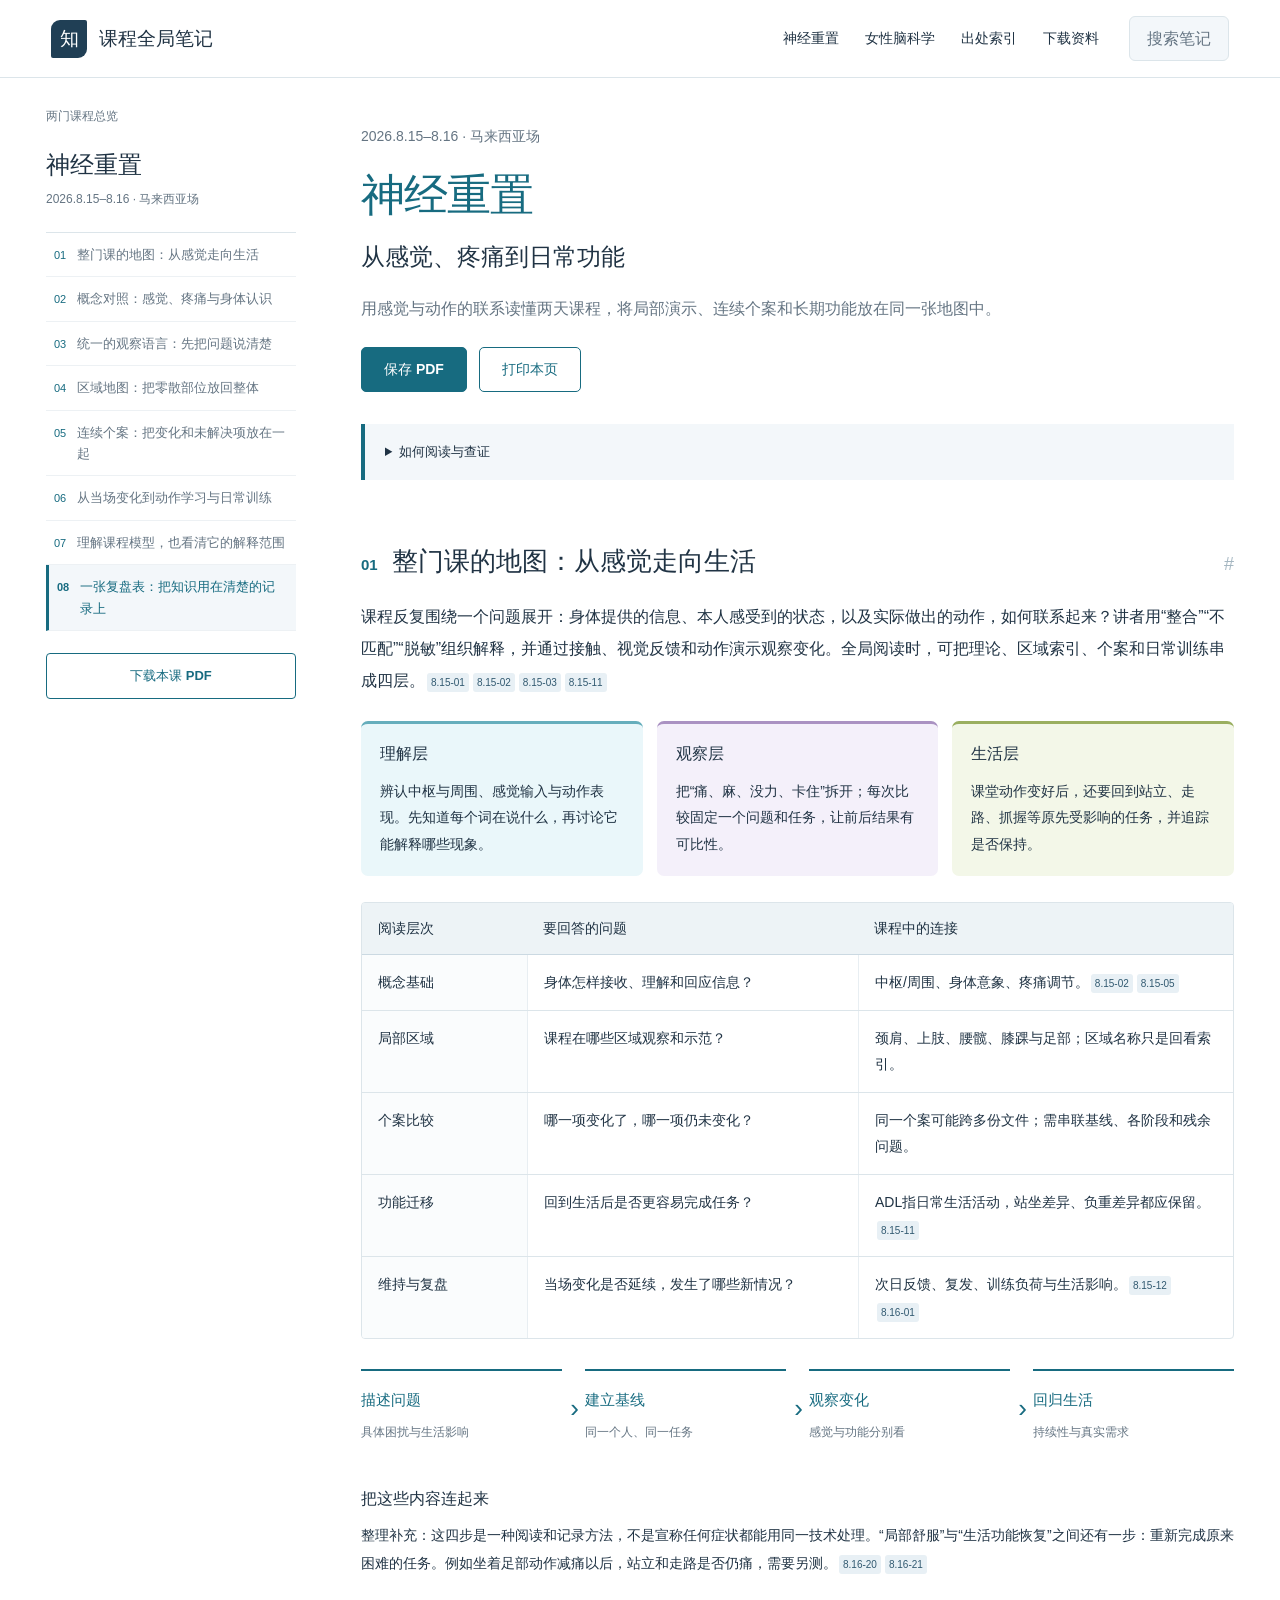
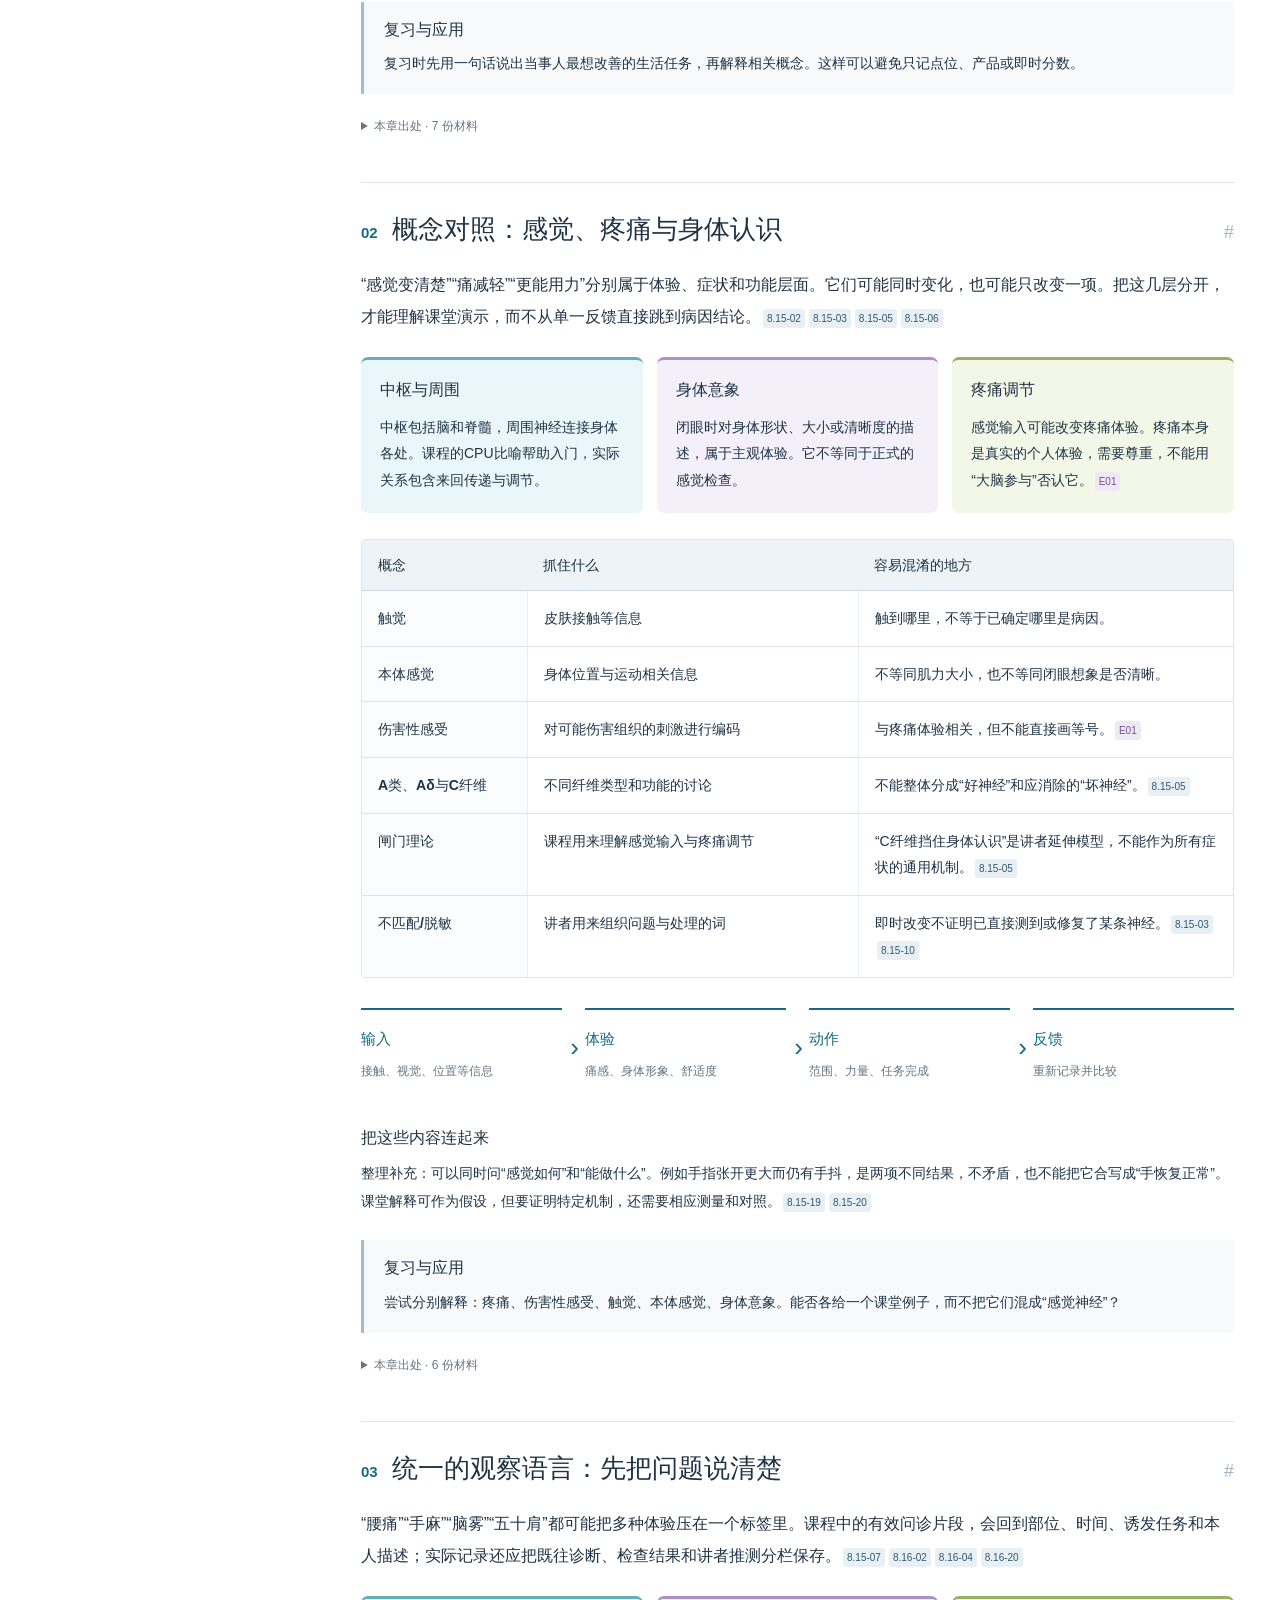
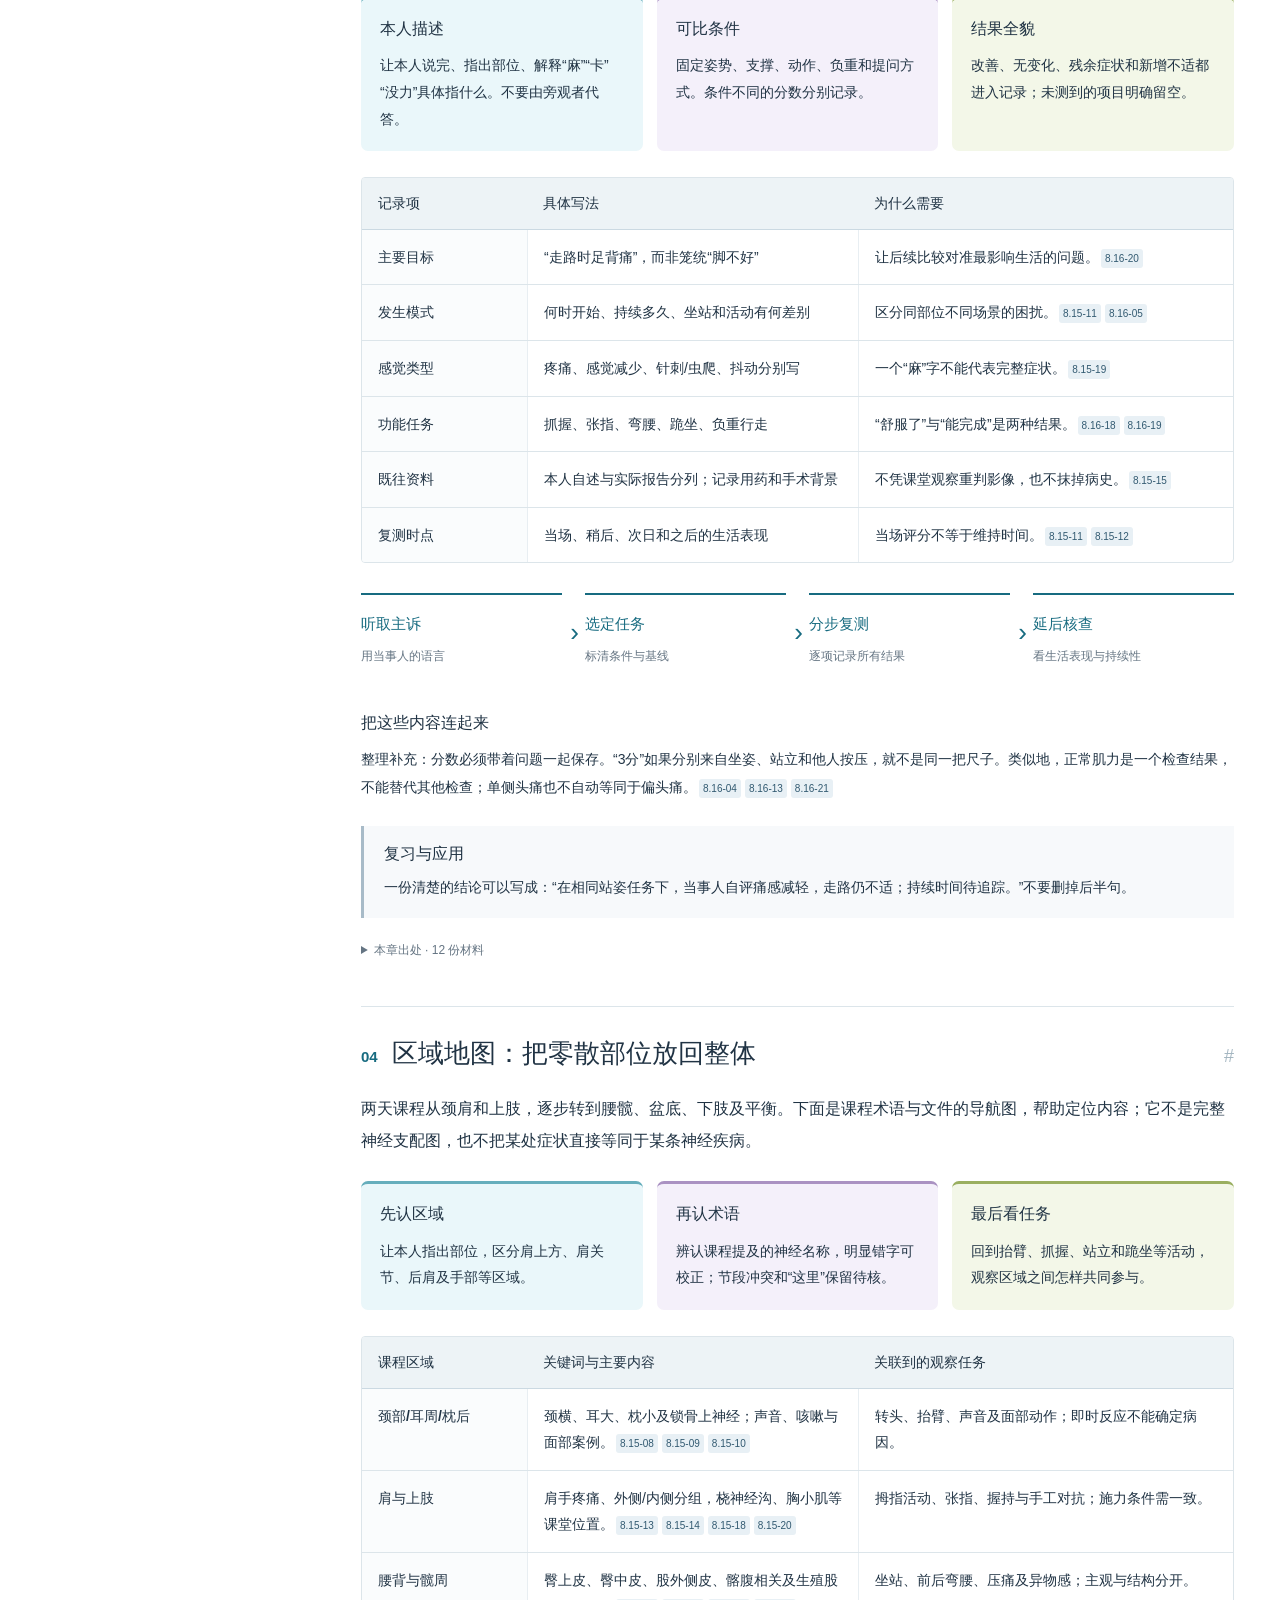
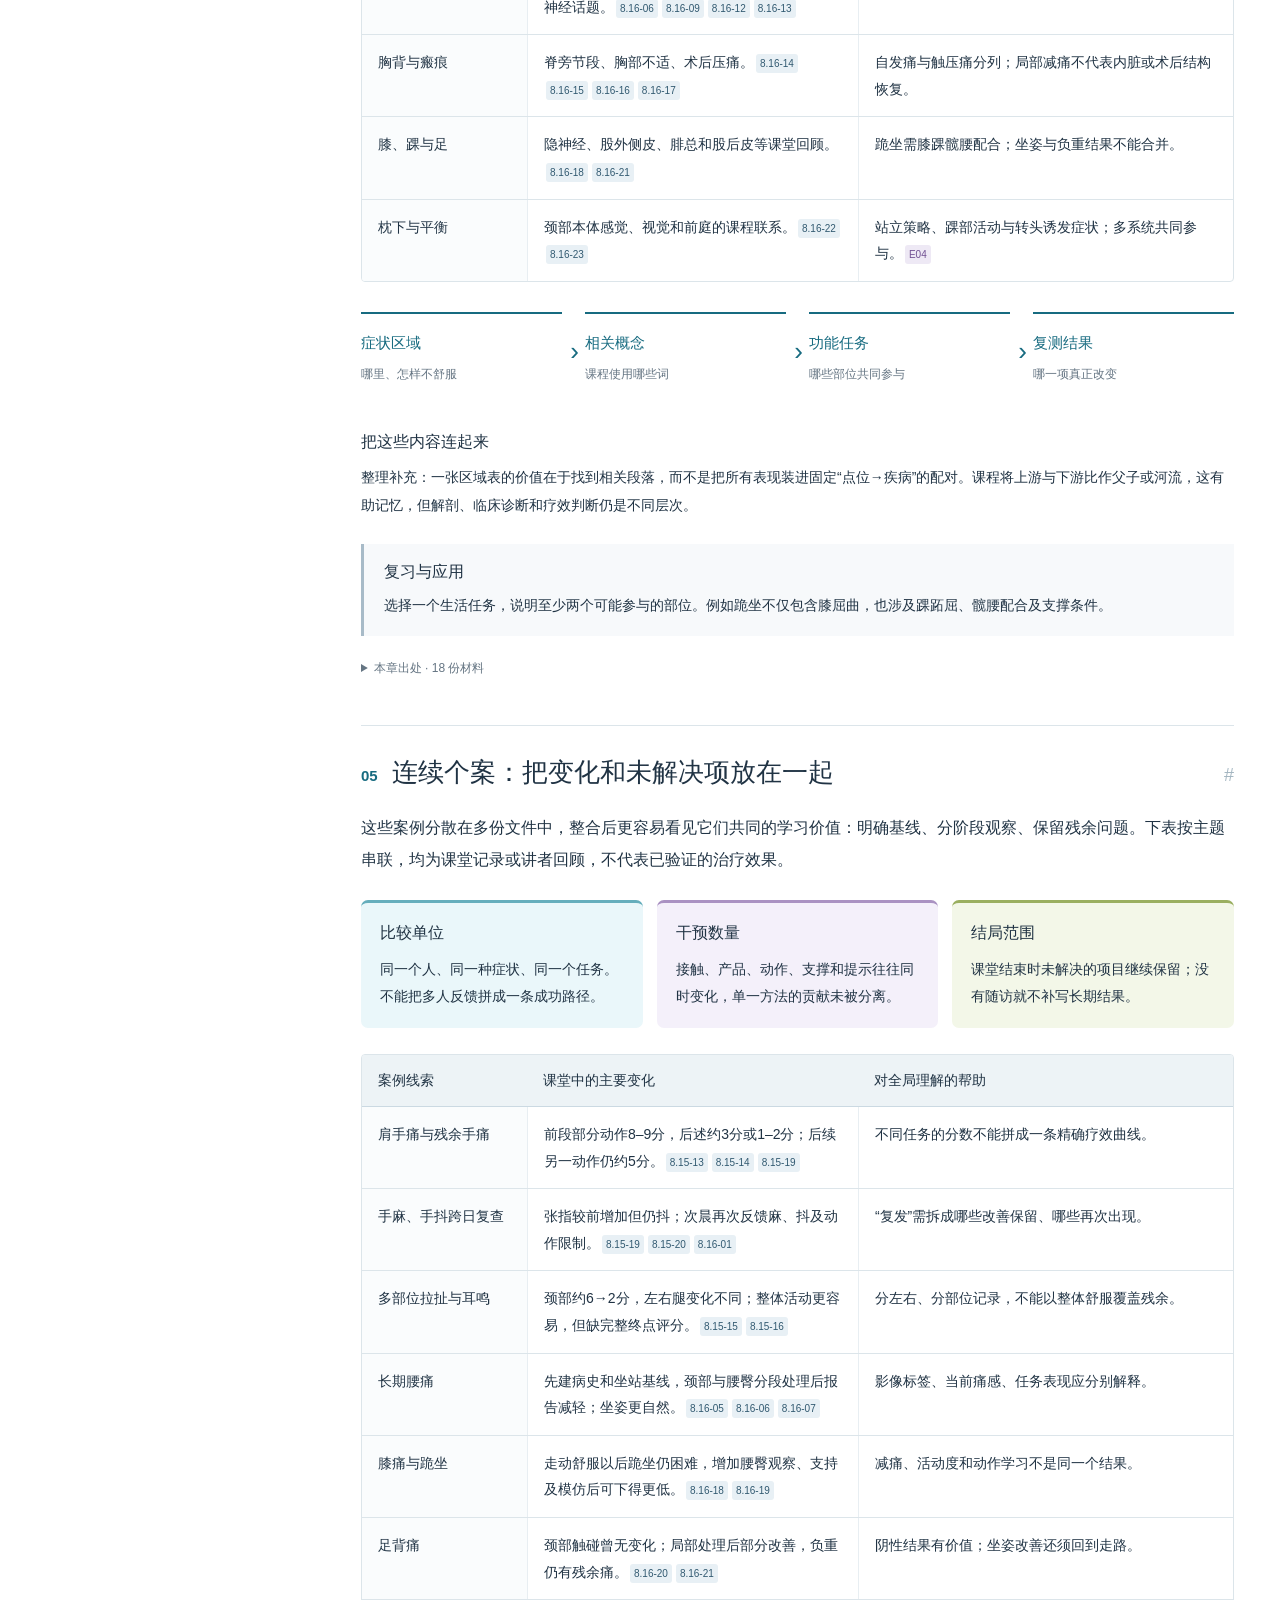
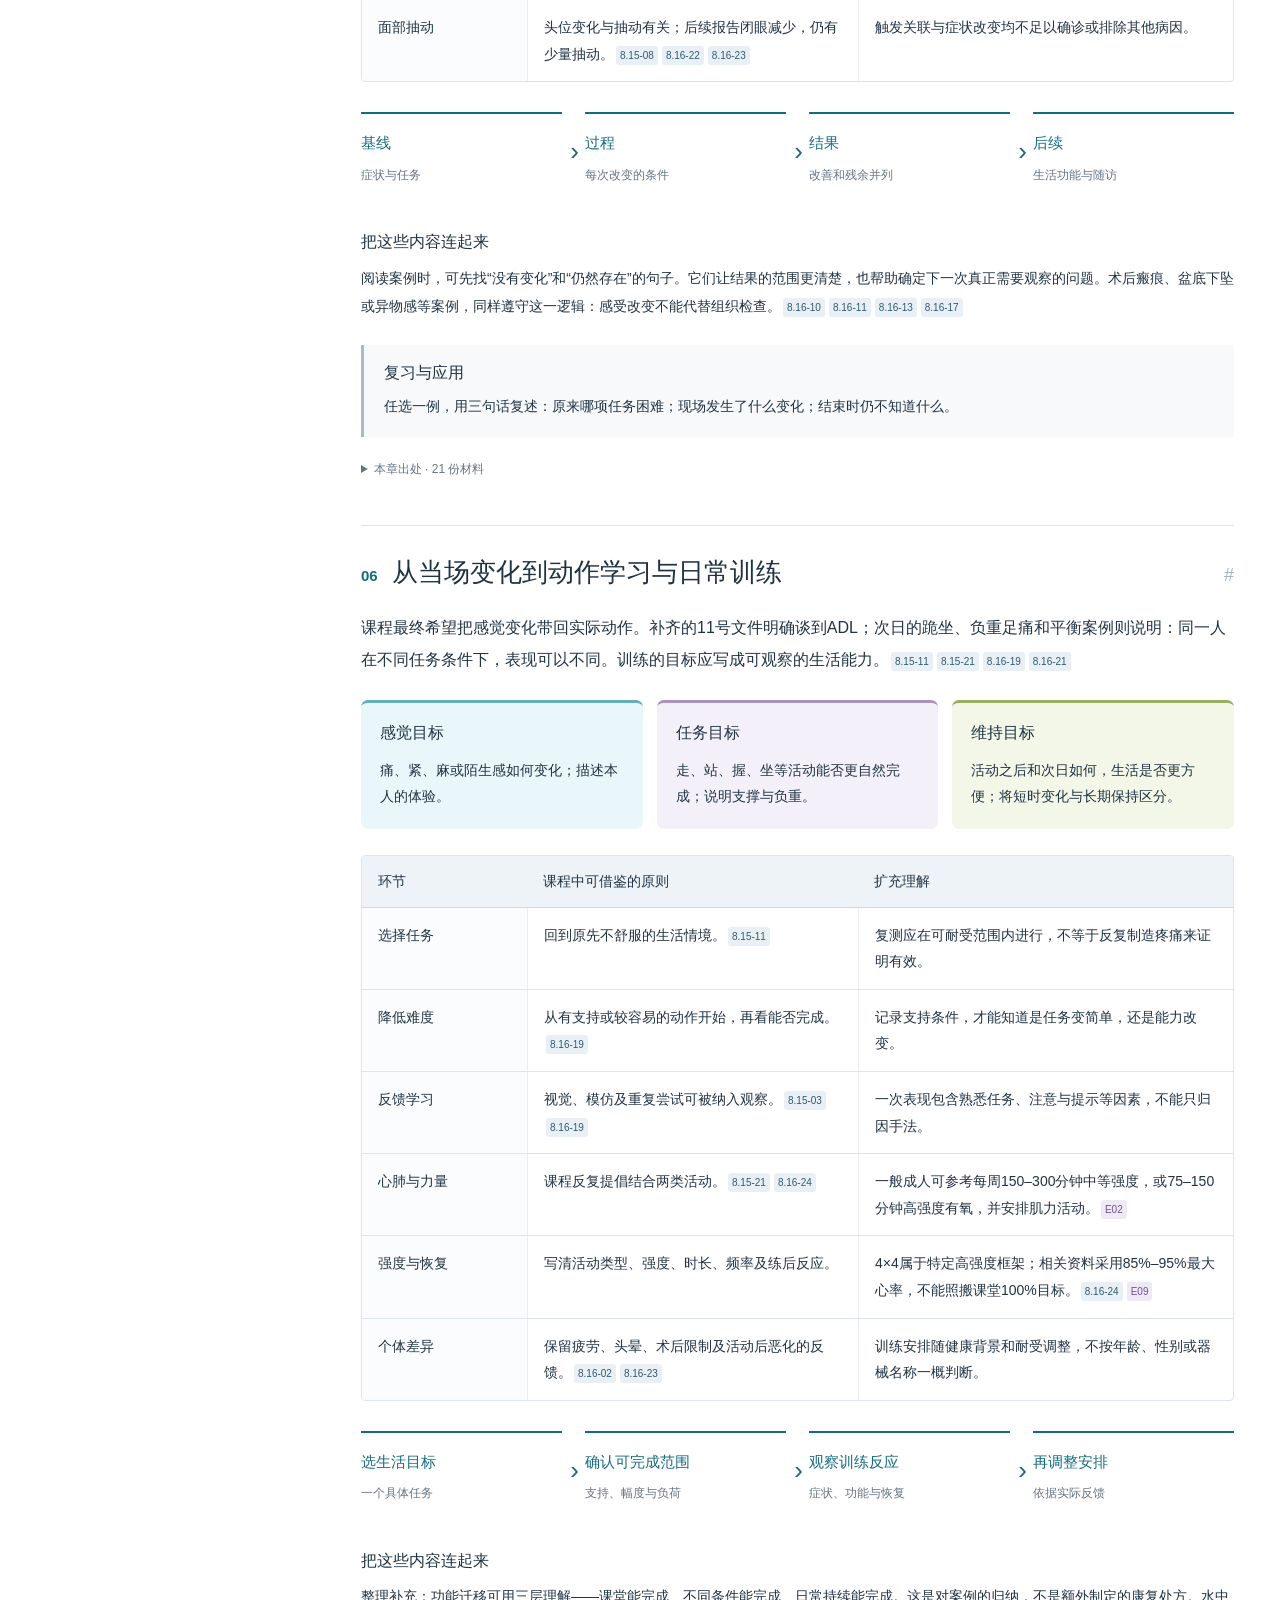
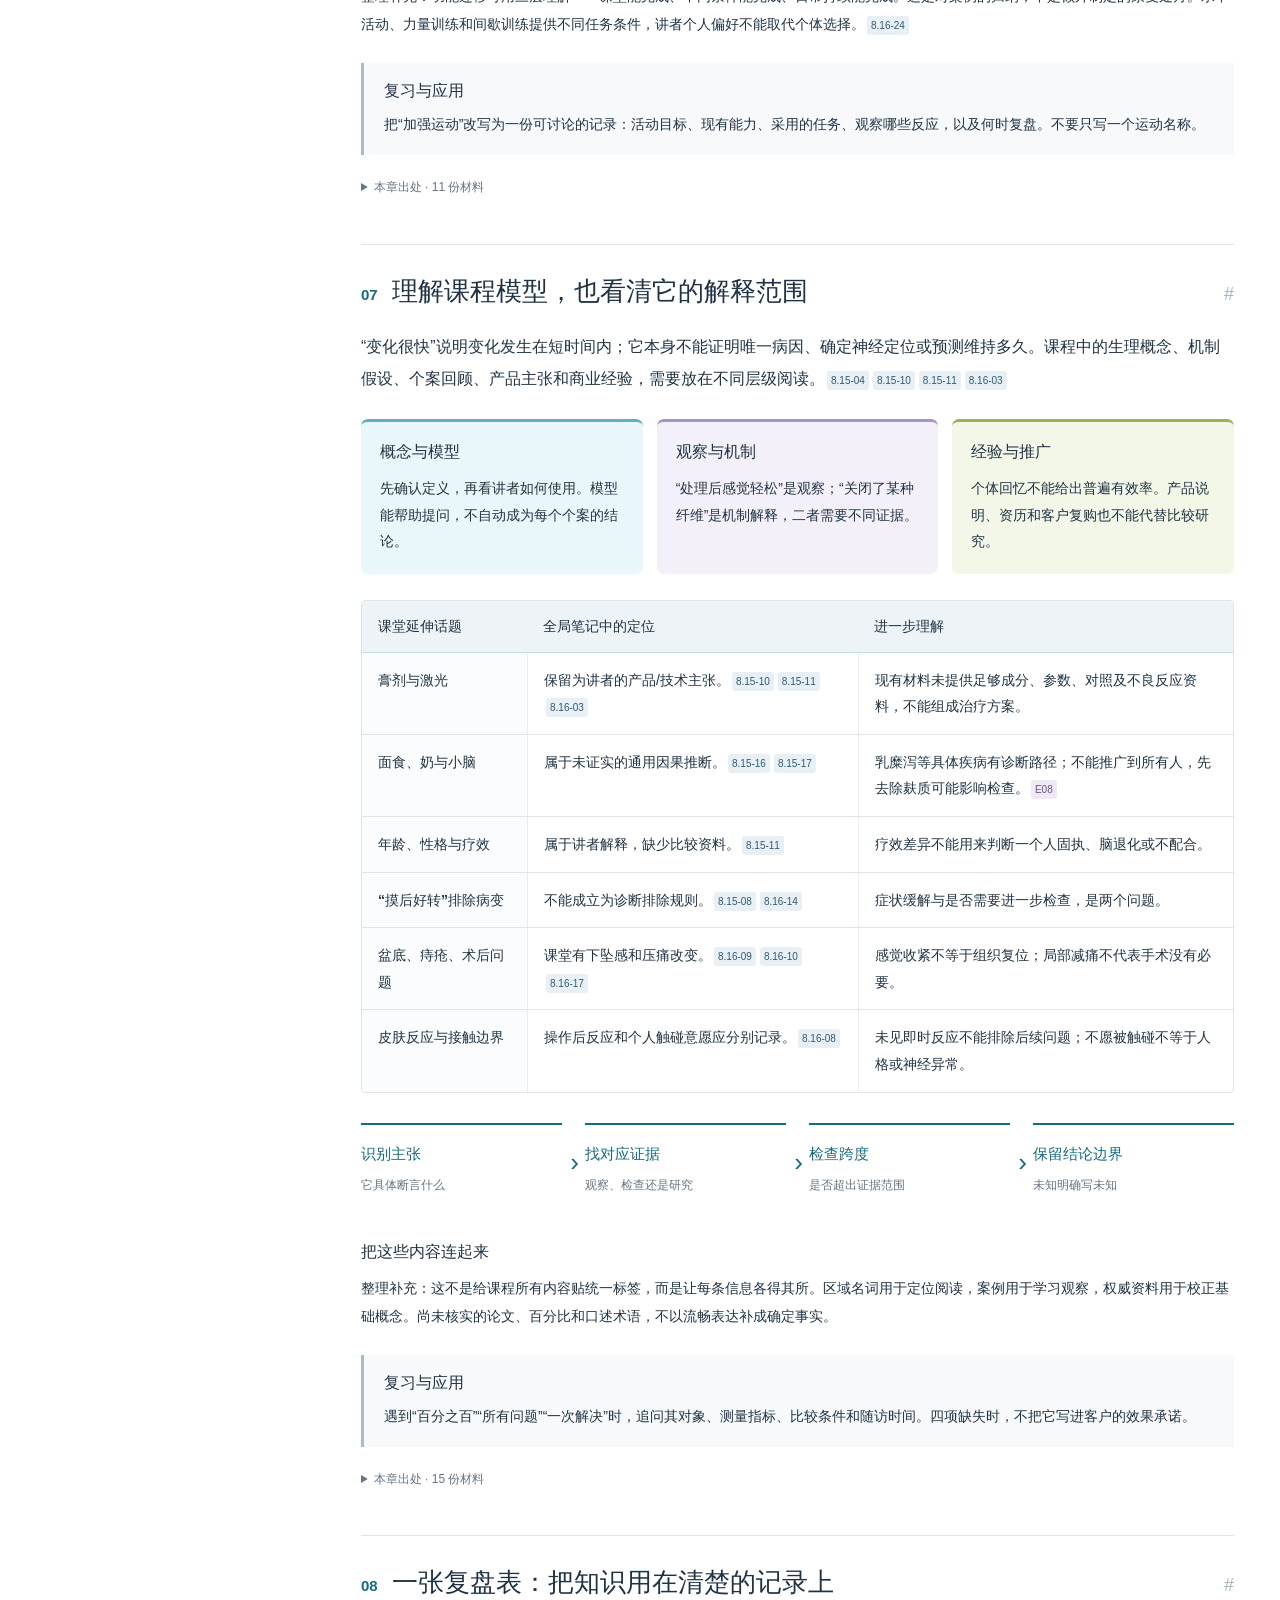
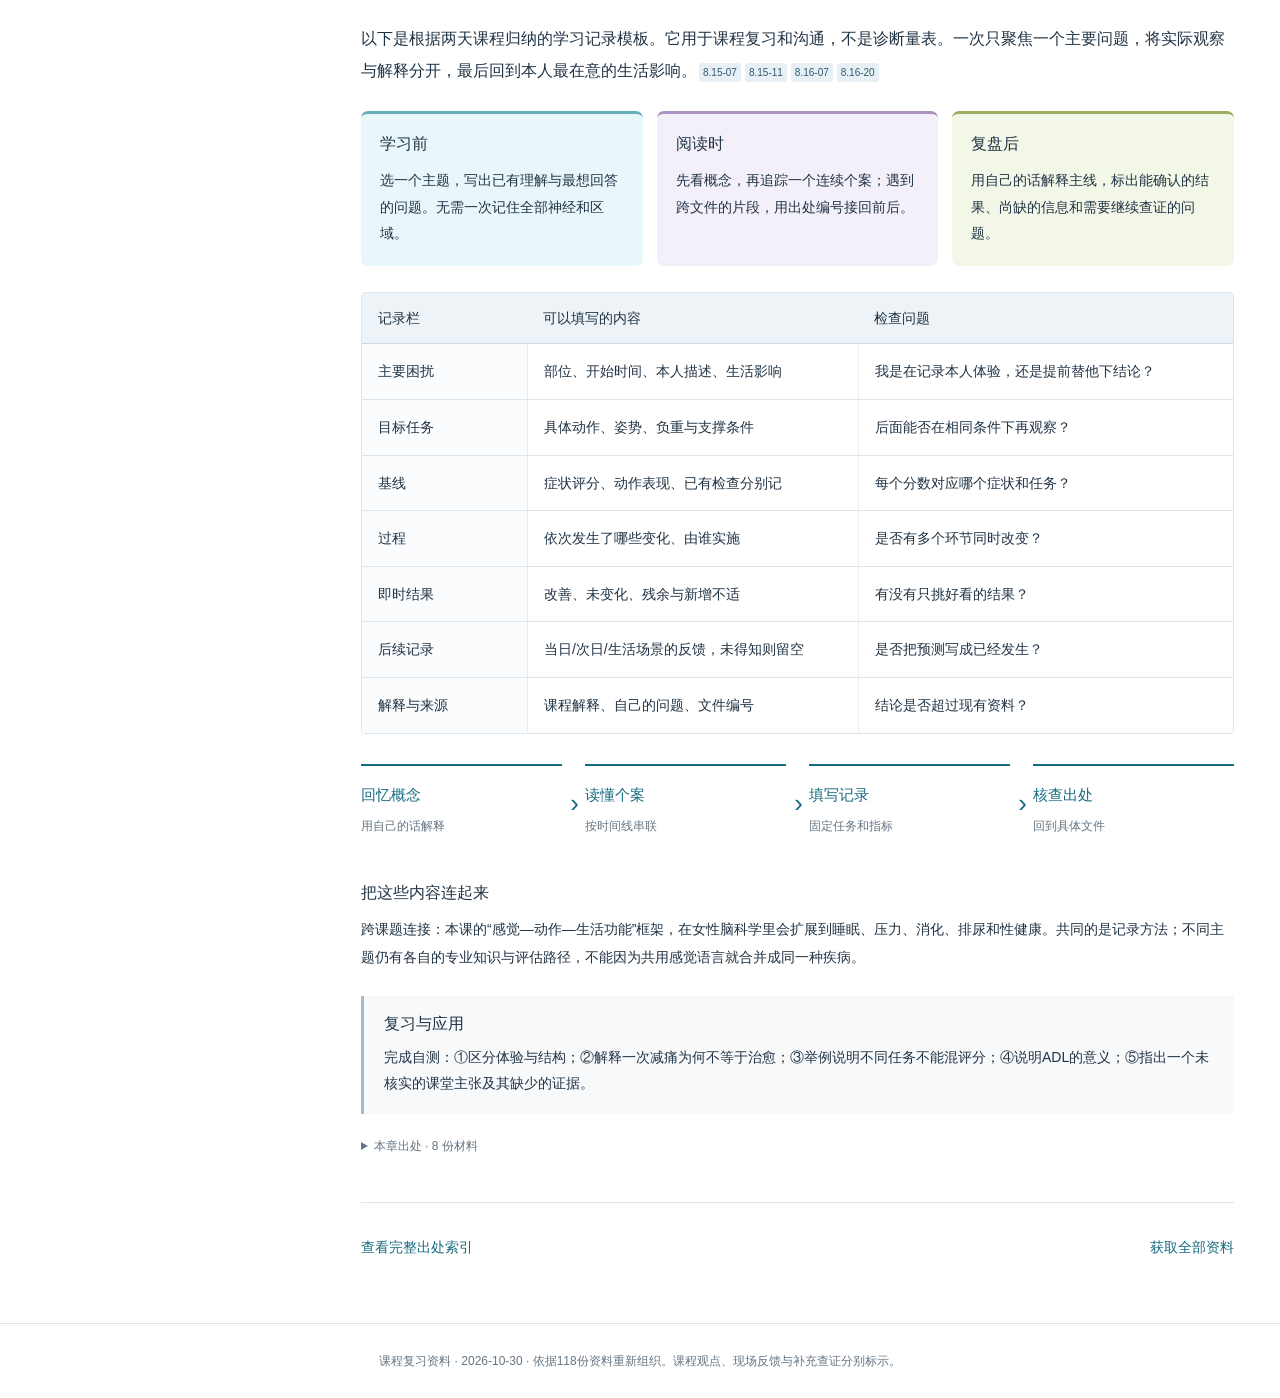
==== docs/neural-reset.html @ a4995494 "Add integrated visual course notes and static reading site" ====
<!doctype html><html lang="zh-CN"><head><meta charset="utf-8"><meta name="viewport" content="width=device-width,initial-scale=1"><title>神经重置 | 课程全局笔记</title><meta name="description" content="神经重置与女性脑科学课程的主题笔记、逻辑图、对照表和可追溯出处。"><link rel="stylesheet" href="assets/style.css"><script src="assets/data.js" defer></script><script src="assets/app.js" defer></script></head>
    <body style="--accent:#176B80"><a class="skip" href="#main">跳到正文</a><header class="topbar"><a class="brand" href="index.html"><span class="brand-mark" aria-hidden="true">知</span>课程全局笔记</a><nav aria-label="全站导航"><a href="neural-reset.html">神经重置</a><a href="women-neuroscience.html">女性脑科学</a><a href="sources.html">出处索引</a><a href="index.html#downloads">下载资料</a></nav><button class="search-open" type="button">搜索笔记</button></header>
    <div class="reading-layout"><aside class="sidebar"><a class="back-home" href="index.html">两门课程总览</a><h2>神经重置</h2><p>2026.8.15–8.16 · 马来西亚场</p><nav aria-label="本课目录"><a href="#map"><span>01</span>整门课的地图：从感觉走向生活</a><a href="#concepts"><span>02</span>概念对照：感觉、疼痛与身体认识</a><a href="#assessment"><span>03</span>统一的观察语言：先把问题说清楚</a><a href="#regions"><span>04</span>区域地图：把零散部位放回整体</a><a href="#cases"><span>05</span>连续个案：把变化和未解决项放在一起</a><a href="#transfer"><span>06</span>从当场变化到动作学习与日常训练</a><a href="#evidence"><span>07</span>理解课程模型，也看清它的解释范围</a><a href="#review"><span>08</span>一张复盘表：把知识用在清楚的记录上</a></nav><a class="download-link" href="downloads/neural-reset.pdf" download>下载本课 PDF</a></aside><main id="main" class="reading"><header class="course-header"><p class="date">2026.8.15–8.16 · 马来西亚场</p><h1>神经重置</h1><p class="subtitle">从感觉、疼痛到日常功能</p><p>用感觉与动作的联系读懂两天课程，将局部演示、连续个案和长期功能放在同一张地图中。</p><div class="course-actions"><a class="button" href="downloads/neural-reset.pdf" download>保存 PDF</a><button class="button secondary" onclick="window.print()">打印本页</button></div></header><details class="reading-note"><summary>如何阅读与查证</summary><p>这套笔记把五天课程按两个课题重新组织。先建立整体地图，再理解概念、比较案例、回到实际问题。正文不附逐字稿；方括号中的编号可在出处索引中找到原有笔记第1页、合订本页序及源文件。</p><p>课程模型用于准确呈现讲者的思路；课堂观察只说明现场发生的变化；整理补充用于解释联系与阅读方法；外部核对以E编号标注。图中的箭头表示概念关系或复盘顺序，不自动代表已经证实的生理因果。依赖现场图像的手法不从残缺转写补成操作教程。</p><p>正文编号可点击查看具体文件和页码；原文与旧PDF未嵌入本网站。案例采用匿名主题描述。</p></details>
    <section class="chapter" id="map" data-search="整门课的地图：从感觉走向生活">
    <header class="chapter-heading"><span class="chapter-no">01</span><h2>整门课的地图：从感觉走向生活</h2><a class="anchor" href="#map" aria-label="链接到本章">#</a></header>
    <p class="lead">课程反复围绕一个问题展开：身体提供的信息、本人感受到的状态，以及实际做出的动作，如何联系起来？讲者用“整合”“不匹配”“脱敏”组织解释，并通过接触、视觉反馈和动作演示观察变化。全局阅读时，可把理论、区域索引、个案和日常训练串成四层。<button class="ref" type="button" data-source="8.15-01" aria-label="查看出处 8.15-01">8.15-01</button><button class="ref" type="button" data-source="8.15-02" aria-label="查看出处 8.15-02">8.15-02</button><button class="ref" type="button" data-source="8.15-03" aria-label="查看出处 8.15-03">8.15-03</button><button class="ref" type="button" data-source="8.15-11" aria-label="查看出处 8.15-11">8.15-11</button></p>
    <div class="concepts"><div class="concept"><h3>理解层</h3><p>辨认中枢与周围、感觉输入与动作表现。先知道每个词在说什么，再讨论它能解释哪些现象。</p></div><div class="concept"><h3>观察层</h3><p>把“痛、麻、没力、卡住”拆开；每次比较固定一个问题和任务，让前后结果有可比性。</p></div><div class="concept"><h3>生活层</h3><p>课堂动作变好后，还要回到站立、走路、抓握等原先受影响的任务，并追踪是否保持。</p></div></div>
    <div class="table-scroll" role="region" aria-label="整门课的地图：从感觉走向生活对照表" tabindex="0"><table><thead><tr><th scope="col">阅读层次</th><th scope="col">要回答的问题</th><th scope="col">课程中的连接</th></tr></thead><tbody><tr><td>概念基础</td><td>身体怎样接收、理解和回应信息？</td><td>中枢/周围、身体意象、疼痛调节。<button class="ref" type="button" data-source="8.15-02" aria-label="查看出处 8.15-02">8.15-02</button><button class="ref" type="button" data-source="8.15-05" aria-label="查看出处 8.15-05">8.15-05</button></td></tr><tr><td>局部区域</td><td>课程在哪些区域观察和示范？</td><td>颈肩、上肢、腰髋、膝踝与足部；区域名称只是回看索引。</td></tr><tr><td>个案比较</td><td>哪一项变化了，哪一项仍未变化？</td><td>同一个案可能跨多份文件；需串联基线、各阶段和残余问题。</td></tr><tr><td>功能迁移</td><td>回到生活后是否更容易完成任务？</td><td>ADL指日常生活活动，站坐差异、负重差异都应保留。<button class="ref" type="button" data-source="8.15-11" aria-label="查看出处 8.15-11">8.15-11</button></td></tr><tr><td>维持与复盘</td><td>当场变化是否延续，发生了哪些新情况？</td><td>次日反馈、复发、训练负荷与生活影响。<button class="ref" type="button" data-source="8.15-12" aria-label="查看出处 8.15-12">8.15-12</button><button class="ref" type="button" data-source="8.16-01" aria-label="查看出处 8.16-01">8.16-01</button></td></tr></tbody></table></div>
    <ol class="flow" aria-label="逻辑关系图"><li><strong>描述问题</strong><span>具体困扰与生活影响</span></li><li><strong>建立基线</strong><span>同一个人、同一任务</span></li><li><strong>观察变化</strong><span>感觉与功能分别看</span></li><li><strong>回归生活</strong><span>持续性与真实需求</span></li></ol><div class="explanation"><h3>把这些内容连起来</h3><p>整理补充：这四步是一种阅读和记录方法，不是宣称任何症状都能用同一技术处理。“局部舒服”与“生活功能恢复”之间还有一步：重新完成原来困难的任务。例如坐着足部动作减痛以后，站立和走路是否仍痛，需要另测。<button class="ref" type="button" data-source="8.16-20" aria-label="查看出处 8.16-20">8.16-20</button><button class="ref" type="button" data-source="8.16-21" aria-label="查看出处 8.16-21">8.16-21</button></p></div>
    <div class="review"><h3>复习与应用</h3><p>复习时先用一句话说出当事人最想改善的生活任务，再解释相关概念。这样可以避免只记点位、产品或即时分数。</p></div>
    <details class="chapter-sources"><summary>本章出处 · 7 份材料</summary><div><button class="ref" type="button" data-source="8.15-01" aria-label="查看出处 8.15-01">8.15-01</button> <button class="ref" type="button" data-source="8.15-02" aria-label="查看出处 8.15-02">8.15-02</button> <button class="ref" type="button" data-source="8.15-03" aria-label="查看出处 8.15-03">8.15-03</button> <button class="ref" type="button" data-source="8.15-11" aria-label="查看出处 8.15-11">8.15-11</button> <button class="ref" type="button" data-source="8.15-12" aria-label="查看出处 8.15-12">8.15-12</button> <button class="ref" type="button" data-source="8.16-01" aria-label="查看出处 8.16-01">8.16-01</button> <button class="ref" type="button" data-source="8.16-03" aria-label="查看出处 8.16-03">8.16-03</button></div></details></section><section class="chapter" id="concepts" data-search="概念对照：感觉、疼痛与身体认识">
    <header class="chapter-heading"><span class="chapter-no">02</span><h2>概念对照：感觉、疼痛与身体认识</h2><a class="anchor" href="#concepts" aria-label="链接到本章">#</a></header>
    <p class="lead">“感觉变清楚”“痛减轻”“更能用力”分别属于体验、症状和功能层面。它们可能同时变化，也可能只改变一项。把这几层分开，才能理解课堂演示，而不从单一反馈直接跳到病因结论。<button class="ref" type="button" data-source="8.15-02" aria-label="查看出处 8.15-02">8.15-02</button><button class="ref" type="button" data-source="8.15-03" aria-label="查看出处 8.15-03">8.15-03</button><button class="ref" type="button" data-source="8.15-05" aria-label="查看出处 8.15-05">8.15-05</button><button class="ref" type="button" data-source="8.15-06" aria-label="查看出处 8.15-06">8.15-06</button></p>
    <div class="concepts"><div class="concept"><h3>中枢与周围</h3><p>中枢包括脑和脊髓，周围神经连接身体各处。课程的CPU比喻帮助入门，实际关系包含来回传递与调节。</p></div><div class="concept"><h3>身体意象</h3><p>闭眼时对身体形状、大小或清晰度的描述，属于主观体验。它不等同于正式的感觉检查。</p></div><div class="concept"><h3>疼痛调节</h3><p>感觉输入可能改变疼痛体验。疼痛本身是真实的个人体验，需要尊重，不能用“大脑参与”否认它。<a class="ref external" href="https://www.iasp-pain.org/resources/terminology/" target="_blank" rel="noopener" title="IASP｜疼痛定义与术语">E01</a></p></div></div>
    <div class="table-scroll" role="region" aria-label="概念对照：感觉、疼痛与身体认识对照表" tabindex="0"><table><thead><tr><th scope="col">概念</th><th scope="col">抓住什么</th><th scope="col">容易混淆的地方</th></tr></thead><tbody><tr><td>触觉</td><td>皮肤接触等信息</td><td>触到哪里，不等于已确定哪里是病因。</td></tr><tr><td>本体感觉</td><td>身体位置与运动相关信息</td><td>不等同肌力大小，也不等同闭眼想象是否清晰。</td></tr><tr><td>伤害性感受</td><td>对可能伤害组织的刺激进行编码</td><td>与疼痛体验相关，但不能直接画等号。<a class="ref external" href="https://www.iasp-pain.org/resources/terminology/" target="_blank" rel="noopener" title="IASP｜疼痛定义与术语">E01</a></td></tr><tr><td>A类、Aδ与C纤维</td><td>不同纤维类型和功能的讨论</td><td>不能整体分成“好神经”和应消除的“坏神经”。<button class="ref" type="button" data-source="8.15-05" aria-label="查看出处 8.15-05">8.15-05</button></td></tr><tr><td>闸门理论</td><td>课程用来理解感觉输入与疼痛调节</td><td>“C纤维挡住身体认识”是讲者延伸模型，不能作为所有症状的通用机制。<button class="ref" type="button" data-source="8.15-05" aria-label="查看出处 8.15-05">8.15-05</button></td></tr><tr><td>不匹配/脱敏</td><td>讲者用来组织问题与处理的词</td><td>即时改变不证明已直接测到或修复了某条神经。<button class="ref" type="button" data-source="8.15-03" aria-label="查看出处 8.15-03">8.15-03</button><button class="ref" type="button" data-source="8.15-10" aria-label="查看出处 8.15-10">8.15-10</button></td></tr></tbody></table></div>
    <ol class="flow" aria-label="逻辑关系图"><li><strong>输入</strong><span>接触、视觉、位置等信息</span></li><li><strong>体验</strong><span>痛感、身体形象、舒适度</span></li><li><strong>动作</strong><span>范围、力量、任务完成</span></li><li><strong>反馈</strong><span>重新记录并比较</span></li></ol><div class="explanation"><h3>把这些内容连起来</h3><p>整理补充：可以同时问“感觉如何”和“能做什么”。例如手指张开更大而仍有手抖，是两项不同结果，不矛盾，也不能把它合写成“手恢复正常”。课堂解释可作为假设，但要证明特定机制，还需要相应测量和对照。<button class="ref" type="button" data-source="8.15-19" aria-label="查看出处 8.15-19">8.15-19</button><button class="ref" type="button" data-source="8.15-20" aria-label="查看出处 8.15-20">8.15-20</button></p></div>
    <div class="review"><h3>复习与应用</h3><p>尝试分别解释：疼痛、伤害性感受、触觉、本体感觉、身体意象。能否各给一个课堂例子，而不把它们混成“感觉神经”？</p></div>
    <details class="chapter-sources"><summary>本章出处 · 6 份材料</summary><div><button class="ref" type="button" data-source="8.15-02" aria-label="查看出处 8.15-02">8.15-02</button> <button class="ref" type="button" data-source="8.15-03" aria-label="查看出处 8.15-03">8.15-03</button> <button class="ref" type="button" data-source="8.15-04" aria-label="查看出处 8.15-04">8.15-04</button> <button class="ref" type="button" data-source="8.15-05" aria-label="查看出处 8.15-05">8.15-05</button> <button class="ref" type="button" data-source="8.15-06" aria-label="查看出处 8.15-06">8.15-06</button> <button class="ref" type="button" data-source="8.15-07" aria-label="查看出处 8.15-07">8.15-07</button></div></details></section><section class="chapter" id="assessment" data-search="统一的观察语言：先把问题说清楚">
    <header class="chapter-heading"><span class="chapter-no">03</span><h2>统一的观察语言：先把问题说清楚</h2><a class="anchor" href="#assessment" aria-label="链接到本章">#</a></header>
    <p class="lead">“腰痛”“手麻”“脑雾”“五十肩”都可能把多种体验压在一个标签里。课程中的有效问诊片段，会回到部位、时间、诱发任务和本人描述；实际记录还应把既往诊断、检查结果和讲者推测分栏保存。<button class="ref" type="button" data-source="8.15-07" aria-label="查看出处 8.15-07">8.15-07</button><button class="ref" type="button" data-source="8.16-02" aria-label="查看出处 8.16-02">8.16-02</button><button class="ref" type="button" data-source="8.16-04" aria-label="查看出处 8.16-04">8.16-04</button><button class="ref" type="button" data-source="8.16-20" aria-label="查看出处 8.16-20">8.16-20</button></p>
    <div class="concepts"><div class="concept"><h3>本人描述</h3><p>让本人说完、指出部位、解释“麻”“卡”“没力”具体指什么。不要由旁观者代答。</p></div><div class="concept"><h3>可比条件</h3><p>固定姿势、支撑、动作、负重和提问方式。条件不同的分数分别记录。</p></div><div class="concept"><h3>结果全貌</h3><p>改善、无变化、残余症状和新增不适都进入记录；未测到的项目明确留空。</p></div></div>
    <div class="table-scroll" role="region" aria-label="统一的观察语言：先把问题说清楚对照表" tabindex="0"><table><thead><tr><th scope="col">记录项</th><th scope="col">具体写法</th><th scope="col">为什么需要</th></tr></thead><tbody><tr><td>主要目标</td><td>“走路时足背痛”，而非笼统“脚不好”</td><td>让后续比较对准最影响生活的问题。<button class="ref" type="button" data-source="8.16-20" aria-label="查看出处 8.16-20">8.16-20</button></td></tr><tr><td>发生模式</td><td>何时开始、持续多久、坐站和活动有何差别</td><td>区分同部位不同场景的困扰。<button class="ref" type="button" data-source="8.15-11" aria-label="查看出处 8.15-11">8.15-11</button><button class="ref" type="button" data-source="8.16-05" aria-label="查看出处 8.16-05">8.16-05</button></td></tr><tr><td>感觉类型</td><td>疼痛、感觉减少、针刺/虫爬、抖动分别写</td><td>一个“麻”字不能代表完整症状。<button class="ref" type="button" data-source="8.15-19" aria-label="查看出处 8.15-19">8.15-19</button></td></tr><tr><td>功能任务</td><td>抓握、张指、弯腰、跪坐、负重行走</td><td>“舒服了”与“能完成”是两种结果。<button class="ref" type="button" data-source="8.16-18" aria-label="查看出处 8.16-18">8.16-18</button><button class="ref" type="button" data-source="8.16-19" aria-label="查看出处 8.16-19">8.16-19</button></td></tr><tr><td>既往资料</td><td>本人自述与实际报告分列；记录用药和手术背景</td><td>不凭课堂观察重判影像，也不抹掉病史。<button class="ref" type="button" data-source="8.15-15" aria-label="查看出处 8.15-15">8.15-15</button></td></tr><tr><td>复测时点</td><td>当场、稍后、次日和之后的生活表现</td><td>当场评分不等于维持时间。<button class="ref" type="button" data-source="8.15-11" aria-label="查看出处 8.15-11">8.15-11</button><button class="ref" type="button" data-source="8.15-12" aria-label="查看出处 8.15-12">8.15-12</button></td></tr></tbody></table></div>
    <ol class="flow" aria-label="逻辑关系图"><li><strong>听取主诉</strong><span>用当事人的语言</span></li><li><strong>选定任务</strong><span>标清条件与基线</span></li><li><strong>分步复测</strong><span>逐项记录所有结果</span></li><li><strong>延后核查</strong><span>看生活表现与持续性</span></li></ol><div class="explanation"><h3>把这些内容连起来</h3><p>整理补充：分数必须带着问题一起保存。“3分”如果分别来自坐姿、站立和他人按压，就不是同一把尺子。类似地，正常肌力是一个检查结果，不能替代其他检查；单侧头痛也不自动等同于偏头痛。<button class="ref" type="button" data-source="8.16-04" aria-label="查看出处 8.16-04">8.16-04</button><button class="ref" type="button" data-source="8.16-13" aria-label="查看出处 8.16-13">8.16-13</button><button class="ref" type="button" data-source="8.16-21" aria-label="查看出处 8.16-21">8.16-21</button></p></div>
    <div class="review"><h3>复习与应用</h3><p>一份清楚的结论可以写成：“在相同站姿任务下，当事人自评痛感减轻，走路仍不适；持续时间待追踪。”不要删掉后半句。</p></div>
    <details class="chapter-sources"><summary>本章出处 · 12 份材料</summary><div><button class="ref" type="button" data-source="8.15-07" aria-label="查看出处 8.15-07">8.15-07</button> <button class="ref" type="button" data-source="8.15-11" aria-label="查看出处 8.15-11">8.15-11</button> <button class="ref" type="button" data-source="8.15-15" aria-label="查看出处 8.15-15">8.15-15</button> <button class="ref" type="button" data-source="8.15-19" aria-label="查看出处 8.15-19">8.15-19</button> <button class="ref" type="button" data-source="8.16-01" aria-label="查看出处 8.16-01">8.16-01</button> <button class="ref" type="button" data-source="8.16-02" aria-label="查看出处 8.16-02">8.16-02</button> <button class="ref" type="button" data-source="8.16-04" aria-label="查看出处 8.16-04">8.16-04</button> <button class="ref" type="button" data-source="8.16-05" aria-label="查看出处 8.16-05">8.16-05</button> <button class="ref" type="button" data-source="8.16-07" aria-label="查看出处 8.16-07">8.16-07</button> <button class="ref" type="button" data-source="8.16-13" aria-label="查看出处 8.16-13">8.16-13</button> <button class="ref" type="button" data-source="8.16-20" aria-label="查看出处 8.16-20">8.16-20</button> <button class="ref" type="button" data-source="8.16-21" aria-label="查看出处 8.16-21">8.16-21</button></div></details></section><section class="chapter" id="regions" data-search="区域地图：把零散部位放回整体">
    <header class="chapter-heading"><span class="chapter-no">04</span><h2>区域地图：把零散部位放回整体</h2><a class="anchor" href="#regions" aria-label="链接到本章">#</a></header>
    <p class="lead">两天课程从颈肩和上肢，逐步转到腰髋、盆底、下肢及平衡。下面是课程术语与文件的导航图，帮助定位内容；它不是完整神经支配图，也不把某处症状直接等同于某条神经疾病。</p>
    <div class="concepts"><div class="concept"><h3>先认区域</h3><p>让本人指出部位，区分肩上方、肩关节、后肩及手部等区域。</p></div><div class="concept"><h3>再认术语</h3><p>辨认课程提及的神经名称，明显错字可校正；节段冲突和“这里”保留待核。</p></div><div class="concept"><h3>最后看任务</h3><p>回到抬臂、抓握、站立和跪坐等活动，观察区域之间怎样共同参与。</p></div></div>
    <div class="table-scroll" role="region" aria-label="区域地图：把零散部位放回整体对照表" tabindex="0"><table><thead><tr><th scope="col">课程区域</th><th scope="col">关键词与主要内容</th><th scope="col">关联到的观察任务</th></tr></thead><tbody><tr><td>颈部/耳周/枕后</td><td>颈横、耳大、枕小及锁骨上神经；声音、咳嗽与面部案例。<button class="ref" type="button" data-source="8.15-08" aria-label="查看出处 8.15-08">8.15-08</button><button class="ref" type="button" data-source="8.15-09" aria-label="查看出处 8.15-09">8.15-09</button><button class="ref" type="button" data-source="8.15-10" aria-label="查看出处 8.15-10">8.15-10</button></td><td>转头、抬臂、声音及面部动作；即时反应不能确定病因。</td></tr><tr><td>肩与上肢</td><td>肩手疼痛、外侧/内侧分组，桡神经沟、胸小肌等课堂位置。<button class="ref" type="button" data-source="8.15-13" aria-label="查看出处 8.15-13">8.15-13</button><button class="ref" type="button" data-source="8.15-14" aria-label="查看出处 8.15-14">8.15-14</button><button class="ref" type="button" data-source="8.15-18" aria-label="查看出处 8.15-18">8.15-18</button><button class="ref" type="button" data-source="8.15-20" aria-label="查看出处 8.15-20">8.15-20</button></td><td>拇指活动、张指、握持与手工对抗；施力条件需一致。</td></tr><tr><td>腰背与髋周</td><td>臀上皮、臀中皮、股外侧皮、髂腹相关及生殖股神经话题。<button class="ref" type="button" data-source="8.16-06" aria-label="查看出处 8.16-06">8.16-06</button><button class="ref" type="button" data-source="8.16-09" aria-label="查看出处 8.16-09">8.16-09</button><button class="ref" type="button" data-source="8.16-12" aria-label="查看出处 8.16-12">8.16-12</button><button class="ref" type="button" data-source="8.16-13" aria-label="查看出处 8.16-13">8.16-13</button></td><td>坐站、前后弯腰、压痛及异物感；主观与结构分开。</td></tr><tr><td>胸背与瘢痕</td><td>脊旁节段、胸部不适、术后压痛。<button class="ref" type="button" data-source="8.16-14" aria-label="查看出处 8.16-14">8.16-14</button><button class="ref" type="button" data-source="8.16-15" aria-label="查看出处 8.16-15">8.16-15</button><button class="ref" type="button" data-source="8.16-16" aria-label="查看出处 8.16-16">8.16-16</button><button class="ref" type="button" data-source="8.16-17" aria-label="查看出处 8.16-17">8.16-17</button></td><td>自发痛与触压痛分列；局部减痛不代表内脏或术后结构恢复。</td></tr><tr><td>膝、踝与足</td><td>隐神经、股外侧皮、腓总和股后皮等课堂回顾。<button class="ref" type="button" data-source="8.16-18" aria-label="查看出处 8.16-18">8.16-18</button><button class="ref" type="button" data-source="8.16-21" aria-label="查看出处 8.16-21">8.16-21</button></td><td>跪坐需膝踝髋腰配合；坐姿与负重结果不能合并。</td></tr><tr><td>枕下与平衡</td><td>颈部本体感觉、视觉和前庭的课程联系。<button class="ref" type="button" data-source="8.16-22" aria-label="查看出处 8.16-22">8.16-22</button><button class="ref" type="button" data-source="8.16-23" aria-label="查看出处 8.16-23">8.16-23</button></td><td>站立策略、踝部活动与转头诱发症状；多系统共同参与。<a class="ref external" href="https://www.nidcd.nih.gov/health/balance-disorders" target="_blank" rel="noopener" title="NIDCD｜平衡障碍">E04</a></td></tr></tbody></table></div>
    <ol class="flow" aria-label="逻辑关系图"><li><strong>症状区域</strong><span>哪里、怎样不舒服</span></li><li><strong>相关概念</strong><span>课程使用哪些词</span></li><li><strong>功能任务</strong><span>哪些部位共同参与</span></li><li><strong>复测结果</strong><span>哪一项真正改变</span></li></ol><div class="explanation"><h3>把这些内容连起来</h3><p>整理补充：一张区域表的价值在于找到相关段落，而不是把所有表现装进固定“点位→疾病”的配对。课程将上游与下游比作父子或河流，这有助记忆，但解剖、临床诊断和疗效判断仍是不同层次。</p></div>
    <div class="review"><h3>复习与应用</h3><p>选择一个生活任务，说明至少两个可能参与的部位。例如跪坐不仅包含膝屈曲，也涉及踝跖屈、髋腰配合及支撑条件。</p></div>
    <details class="chapter-sources"><summary>本章出处 · 18 份材料</summary><div><button class="ref" type="button" data-source="8.15-08" aria-label="查看出处 8.15-08">8.15-08</button> <button class="ref" type="button" data-source="8.15-09" aria-label="查看出处 8.15-09">8.15-09</button> <button class="ref" type="button" data-source="8.15-10" aria-label="查看出处 8.15-10">8.15-10</button> <button class="ref" type="button" data-source="8.15-13" aria-label="查看出处 8.15-13">8.15-13</button> <button class="ref" type="button" data-source="8.15-14" aria-label="查看出处 8.15-14">8.15-14</button> <button class="ref" type="button" data-source="8.15-18" aria-label="查看出处 8.15-18">8.15-18</button> <button class="ref" type="button" data-source="8.15-20" aria-label="查看出处 8.15-20">8.15-20</button> <button class="ref" type="button" data-source="8.16-06" aria-label="查看出处 8.16-06">8.16-06</button> <button class="ref" type="button" data-source="8.16-09" aria-label="查看出处 8.16-09">8.16-09</button> <button class="ref" type="button" data-source="8.16-12" aria-label="查看出处 8.16-12">8.16-12</button> <button class="ref" type="button" data-source="8.16-13" aria-label="查看出处 8.16-13">8.16-13</button> <button class="ref" type="button" data-source="8.16-14" aria-label="查看出处 8.16-14">8.16-14</button> <button class="ref" type="button" data-source="8.16-15" aria-label="查看出处 8.16-15">8.16-15</button> <button class="ref" type="button" data-source="8.16-16" aria-label="查看出处 8.16-16">8.16-16</button> <button class="ref" type="button" data-source="8.16-17" aria-label="查看出处 8.16-17">8.16-17</button> <button class="ref" type="button" data-source="8.16-18" aria-label="查看出处 8.16-18">8.16-18</button> <button class="ref" type="button" data-source="8.16-21" aria-label="查看出处 8.16-21">8.16-21</button> <button class="ref" type="button" data-source="8.16-22" aria-label="查看出处 8.16-22">8.16-22</button></div></details></section><section class="chapter" id="cases" data-search="连续个案：把变化和未解决项放在一起">
    <header class="chapter-heading"><span class="chapter-no">05</span><h2>连续个案：把变化和未解决项放在一起</h2><a class="anchor" href="#cases" aria-label="链接到本章">#</a></header>
    <p class="lead">这些案例分散在多份文件中，整合后更容易看见它们共同的学习价值：明确基线、分阶段观察、保留残余问题。下表按主题串联，均为课堂记录或讲者回顾，不代表已验证的治疗效果。</p>
    <div class="concepts"><div class="concept"><h3>比较单位</h3><p>同一个人、同一种症状、同一个任务。不能把多人反馈拼成一条成功路径。</p></div><div class="concept"><h3>干预数量</h3><p>接触、产品、动作、支撑和提示往往同时变化，单一方法的贡献未被分离。</p></div><div class="concept"><h3>结局范围</h3><p>课堂结束时未解决的项目继续保留；没有随访就不补写长期结果。</p></div></div>
    <div class="table-scroll" role="region" aria-label="连续个案：把变化和未解决项放在一起对照表" tabindex="0"><table><thead><tr><th scope="col">案例线索</th><th scope="col">课堂中的主要变化</th><th scope="col">对全局理解的帮助</th></tr></thead><tbody><tr><td>肩手痛与残余手痛</td><td>前段部分动作8–9分，后述约3分或1–2分；后续另一动作仍约5分。<button class="ref" type="button" data-source="8.15-13" aria-label="查看出处 8.15-13">8.15-13</button><button class="ref" type="button" data-source="8.15-14" aria-label="查看出处 8.15-14">8.15-14</button><button class="ref" type="button" data-source="8.15-19" aria-label="查看出处 8.15-19">8.15-19</button></td><td>不同任务的分数不能拼成一条精确疗效曲线。</td></tr><tr><td>手麻、手抖跨日复查</td><td>张指较前增加但仍抖；次晨再次反馈麻、抖及动作限制。<button class="ref" type="button" data-source="8.15-19" aria-label="查看出处 8.15-19">8.15-19</button><button class="ref" type="button" data-source="8.15-20" aria-label="查看出处 8.15-20">8.15-20</button><button class="ref" type="button" data-source="8.16-01" aria-label="查看出处 8.16-01">8.16-01</button></td><td>“复发”需拆成哪些改善保留、哪些再次出现。</td></tr><tr><td>多部位拉扯与耳鸣</td><td>颈部约6→2分，左右腿变化不同；整体活动更容易，但缺完整终点评分。<button class="ref" type="button" data-source="8.15-15" aria-label="查看出处 8.15-15">8.15-15</button><button class="ref" type="button" data-source="8.15-16" aria-label="查看出处 8.15-16">8.15-16</button></td><td>分左右、分部位记录，不能以整体舒服覆盖残余。</td></tr><tr><td>长期腰痛</td><td>先建病史和坐站基线，颈部与腰臀分段处理后报告减轻；坐姿更自然。<button class="ref" type="button" data-source="8.16-05" aria-label="查看出处 8.16-05">8.16-05</button><button class="ref" type="button" data-source="8.16-06" aria-label="查看出处 8.16-06">8.16-06</button><button class="ref" type="button" data-source="8.16-07" aria-label="查看出处 8.16-07">8.16-07</button></td><td>影像标签、当前痛感、任务表现应分别解释。</td></tr><tr><td>膝痛与跪坐</td><td>走动舒服以后跪坐仍困难，增加腰臀观察、支持及模仿后可下得更低。<button class="ref" type="button" data-source="8.16-18" aria-label="查看出处 8.16-18">8.16-18</button><button class="ref" type="button" data-source="8.16-19" aria-label="查看出处 8.16-19">8.16-19</button></td><td>减痛、活动度和动作学习不是同一个结果。</td></tr><tr><td>足背痛</td><td>颈部触碰曾无变化；局部处理后部分改善，负重仍有残余痛。<button class="ref" type="button" data-source="8.16-20" aria-label="查看出处 8.16-20">8.16-20</button><button class="ref" type="button" data-source="8.16-21" aria-label="查看出处 8.16-21">8.16-21</button></td><td>阴性结果有价值；坐姿改善还须回到走路。</td></tr><tr><td>面部抽动</td><td>头位变化与抽动有关；后续报告闭眼减少，仍有少量抽动。<button class="ref" type="button" data-source="8.15-08" aria-label="查看出处 8.15-08">8.15-08</button><button class="ref" type="button" data-source="8.16-22" aria-label="查看出处 8.16-22">8.16-22</button><button class="ref" type="button" data-source="8.16-23" aria-label="查看出处 8.16-23">8.16-23</button></td><td>触发关联与症状改变均不足以确诊或排除其他病因。</td></tr></tbody></table></div>
    <ol class="flow" aria-label="逻辑关系图"><li><strong>基线</strong><span>症状与任务</span></li><li><strong>过程</strong><span>每次改变的条件</span></li><li><strong>结果</strong><span>改善和残余并列</span></li><li><strong>后续</strong><span>生活功能与随访</span></li></ol><div class="explanation"><h3>把这些内容连起来</h3><p>阅读案例时，可先找“没有变化”和“仍然存在”的句子。它们让结果的范围更清楚，也帮助确定下一次真正需要观察的问题。术后瘢痕、盆底下坠或异物感等案例，同样遵守这一逻辑：感受改变不能代替组织检查。<button class="ref" type="button" data-source="8.16-10" aria-label="查看出处 8.16-10">8.16-10</button><button class="ref" type="button" data-source="8.16-11" aria-label="查看出处 8.16-11">8.16-11</button><button class="ref" type="button" data-source="8.16-13" aria-label="查看出处 8.16-13">8.16-13</button><button class="ref" type="button" data-source="8.16-17" aria-label="查看出处 8.16-17">8.16-17</button></p></div>
    <div class="review"><h3>复习与应用</h3><p>任选一例，用三句话复述：原来哪项任务困难；现场发生了什么变化；结束时仍不知道什么。</p></div>
    <details class="chapter-sources"><summary>本章出处 · 21 份材料</summary><div><button class="ref" type="button" data-source="8.15-08" aria-label="查看出处 8.15-08">8.15-08</button> <button class="ref" type="button" data-source="8.15-13" aria-label="查看出处 8.15-13">8.15-13</button> <button class="ref" type="button" data-source="8.15-14" aria-label="查看出处 8.15-14">8.15-14</button> <button class="ref" type="button" data-source="8.15-15" aria-label="查看出处 8.15-15">8.15-15</button> <button class="ref" type="button" data-source="8.15-16" aria-label="查看出处 8.15-16">8.15-16</button> <button class="ref" type="button" data-source="8.15-19" aria-label="查看出处 8.15-19">8.15-19</button> <button class="ref" type="button" data-source="8.15-20" aria-label="查看出处 8.15-20">8.15-20</button> <button class="ref" type="button" data-source="8.16-01" aria-label="查看出处 8.16-01">8.16-01</button> <button class="ref" type="button" data-source="8.16-05" aria-label="查看出处 8.16-05">8.16-05</button> <button class="ref" type="button" data-source="8.16-06" aria-label="查看出处 8.16-06">8.16-06</button> <button class="ref" type="button" data-source="8.16-07" aria-label="查看出处 8.16-07">8.16-07</button> <button class="ref" type="button" data-source="8.16-10" aria-label="查看出处 8.16-10">8.16-10</button> <button class="ref" type="button" data-source="8.16-11" aria-label="查看出处 8.16-11">8.16-11</button> <button class="ref" type="button" data-source="8.16-13" aria-label="查看出处 8.16-13">8.16-13</button> <button class="ref" type="button" data-source="8.16-17" aria-label="查看出处 8.16-17">8.16-17</button> <button class="ref" type="button" data-source="8.16-18" aria-label="查看出处 8.16-18">8.16-18</button> <button class="ref" type="button" data-source="8.16-19" aria-label="查看出处 8.16-19">8.16-19</button> <button class="ref" type="button" data-source="8.16-20" aria-label="查看出处 8.16-20">8.16-20</button> <button class="ref" type="button" data-source="8.16-21" aria-label="查看出处 8.16-21">8.16-21</button> <button class="ref" type="button" data-source="8.16-22" aria-label="查看出处 8.16-22">8.16-22</button> <button class="ref" type="button" data-source="8.16-23" aria-label="查看出处 8.16-23">8.16-23</button></div></details></section><section class="chapter" id="transfer" data-search="从当场变化到动作学习与日常训练">
    <header class="chapter-heading"><span class="chapter-no">06</span><h2>从当场变化到动作学习与日常训练</h2><a class="anchor" href="#transfer" aria-label="链接到本章">#</a></header>
    <p class="lead">课程最终希望把感觉变化带回实际动作。补齐的11号文件明确谈到ADL；次日的跪坐、负重足痛和平衡案例则说明：同一人在不同任务条件下，表现可以不同。训练的目标应写成可观察的生活能力。<button class="ref" type="button" data-source="8.15-11" aria-label="查看出处 8.15-11">8.15-11</button><button class="ref" type="button" data-source="8.15-21" aria-label="查看出处 8.15-21">8.15-21</button><button class="ref" type="button" data-source="8.16-19" aria-label="查看出处 8.16-19">8.16-19</button><button class="ref" type="button" data-source="8.16-21" aria-label="查看出处 8.16-21">8.16-21</button></p>
    <div class="concepts"><div class="concept"><h3>感觉目标</h3><p>痛、紧、麻或陌生感如何变化；描述本人的体验。</p></div><div class="concept"><h3>任务目标</h3><p>走、站、握、坐等活动能否更自然完成；说明支撑与负重。</p></div><div class="concept"><h3>维持目标</h3><p>活动之后和次日如何，生活是否更方便；将短时变化与长期保持区分。</p></div></div>
    <div class="table-scroll" role="region" aria-label="从当场变化到动作学习与日常训练对照表" tabindex="0"><table><thead><tr><th scope="col">环节</th><th scope="col">课程中可借鉴的原则</th><th scope="col">扩充理解</th></tr></thead><tbody><tr><td>选择任务</td><td>回到原先不舒服的生活情境。<button class="ref" type="button" data-source="8.15-11" aria-label="查看出处 8.15-11">8.15-11</button></td><td>复测应在可耐受范围内进行，不等于反复制造疼痛来证明有效。</td></tr><tr><td>降低难度</td><td>从有支持或较容易的动作开始，再看能否完成。<button class="ref" type="button" data-source="8.16-19" aria-label="查看出处 8.16-19">8.16-19</button></td><td>记录支持条件，才能知道是任务变简单，还是能力改变。</td></tr><tr><td>反馈学习</td><td>视觉、模仿及重复尝试可被纳入观察。<button class="ref" type="button" data-source="8.15-03" aria-label="查看出处 8.15-03">8.15-03</button><button class="ref" type="button" data-source="8.16-19" aria-label="查看出处 8.16-19">8.16-19</button></td><td>一次表现包含熟悉任务、注意与提示等因素，不能只归因手法。</td></tr><tr><td>心肺与力量</td><td>课程反复提倡结合两类活动。<button class="ref" type="button" data-source="8.15-21" aria-label="查看出处 8.15-21">8.15-21</button><button class="ref" type="button" data-source="8.16-24" aria-label="查看出处 8.16-24">8.16-24</button></td><td>一般成人可参考每周150–300分钟中等强度，或75–150分钟高强度有氧，并安排肌力活动。<a class="ref external" href="https://www.who.int/europe/publications/i/item/9789240014886" target="_blank" rel="noopener" title="WHO｜身体活动与久坐指南">E02</a></td></tr><tr><td>强度与恢复</td><td>写清活动类型、强度、时长、频率及练后反应。</td><td>4×4属于特定高强度框架；相关资料采用85%–95%最大心率，不能照搬课堂100%目标。<button class="ref" type="button" data-source="8.16-24" aria-label="查看出处 8.16-24">8.16-24</button><a class="ref external" href="https://www.ntnu.edu/cerg/advice" target="_blank" rel="noopener" title="NTNU CERG｜运动建议与4×4间歇">E09</a></td></tr><tr><td>个体差异</td><td>保留疲劳、头晕、术后限制及活动后恶化的反馈。<button class="ref" type="button" data-source="8.16-02" aria-label="查看出处 8.16-02">8.16-02</button><button class="ref" type="button" data-source="8.16-23" aria-label="查看出处 8.16-23">8.16-23</button></td><td>训练安排随健康背景和耐受调整，不按年龄、性别或器械名称一概判断。</td></tr></tbody></table></div>
    <ol class="flow" aria-label="逻辑关系图"><li><strong>选生活目标</strong><span>一个具体任务</span></li><li><strong>确认可完成范围</strong><span>支持、幅度与负荷</span></li><li><strong>观察训练反应</strong><span>症状、功能与恢复</span></li><li><strong>再调整安排</strong><span>依据实际反馈</span></li></ol><div class="explanation"><h3>把这些内容连起来</h3><p>整理补充：功能迁移可用三层理解——课堂能完成、不同条件能完成、日常持续能完成。这是对案例的归纳，不是额外制定的康复处方。水中活动、力量训练和间歇训练提供不同任务条件，讲者个人偏好不能取代个体选择。<button class="ref" type="button" data-source="8.16-24" aria-label="查看出处 8.16-24">8.16-24</button></p></div>
    <div class="review"><h3>复习与应用</h3><p>把“加强运动”改写为一份可讨论的记录：活动目标、现有能力、采用的任务、观察哪些反应，以及何时复盘。不要只写一个运动名称。</p></div>
    <details class="chapter-sources"><summary>本章出处 · 11 份材料</summary><div><button class="ref" type="button" data-source="8.15-03" aria-label="查看出处 8.15-03">8.15-03</button> <button class="ref" type="button" data-source="8.15-11" aria-label="查看出处 8.15-11">8.15-11</button> <button class="ref" type="button" data-source="8.15-21" aria-label="查看出处 8.15-21">8.15-21</button> <button class="ref" type="button" data-source="8.16-02" aria-label="查看出处 8.16-02">8.16-02</button> <button class="ref" type="button" data-source="8.16-03" aria-label="查看出处 8.16-03">8.16-03</button> <button class="ref" type="button" data-source="8.16-18" aria-label="查看出处 8.16-18">8.16-18</button> <button class="ref" type="button" data-source="8.16-19" aria-label="查看出处 8.16-19">8.16-19</button> <button class="ref" type="button" data-source="8.16-21" aria-label="查看出处 8.16-21">8.16-21</button> <button class="ref" type="button" data-source="8.16-22" aria-label="查看出处 8.16-22">8.16-22</button> <button class="ref" type="button" data-source="8.16-23" aria-label="查看出处 8.16-23">8.16-23</button> <button class="ref" type="button" data-source="8.16-24" aria-label="查看出处 8.16-24">8.16-24</button></div></details></section><section class="chapter" id="evidence" data-search="理解课程模型，也看清它的解释范围">
    <header class="chapter-heading"><span class="chapter-no">07</span><h2>理解课程模型，也看清它的解释范围</h2><a class="anchor" href="#evidence" aria-label="链接到本章">#</a></header>
    <p class="lead">“变化很快”说明变化发生在短时间内；它本身不能证明唯一病因、确定神经定位或预测维持多久。课程中的生理概念、机制假设、个案回顾、产品主张和商业经验，需要放在不同层级阅读。<button class="ref" type="button" data-source="8.15-04" aria-label="查看出处 8.15-04">8.15-04</button><button class="ref" type="button" data-source="8.15-10" aria-label="查看出处 8.15-10">8.15-10</button><button class="ref" type="button" data-source="8.15-11" aria-label="查看出处 8.15-11">8.15-11</button><button class="ref" type="button" data-source="8.16-03" aria-label="查看出处 8.16-03">8.16-03</button></p>
    <div class="concepts"><div class="concept"><h3>概念与模型</h3><p>先确认定义，再看讲者如何使用。模型能帮助提问，不自动成为每个个案的结论。</p></div><div class="concept"><h3>观察与机制</h3><p>“处理后感觉轻松”是观察；“关闭了某种纤维”是机制解释，二者需要不同证据。</p></div><div class="concept"><h3>经验与推广</h3><p>个体回忆不能给出普遍有效率。产品说明、资历和客户复购也不能代替比较研究。</p></div></div>
    <div class="table-scroll" role="region" aria-label="理解课程模型，也看清它的解释范围对照表" tabindex="0"><table><thead><tr><th scope="col">课堂延伸话题</th><th scope="col">全局笔记中的定位</th><th scope="col">进一步理解</th></tr></thead><tbody><tr><td>膏剂与激光</td><td>保留为讲者的产品/技术主张。<button class="ref" type="button" data-source="8.15-10" aria-label="查看出处 8.15-10">8.15-10</button><button class="ref" type="button" data-source="8.15-11" aria-label="查看出处 8.15-11">8.15-11</button><button class="ref" type="button" data-source="8.16-03" aria-label="查看出处 8.16-03">8.16-03</button></td><td>现有材料未提供足够成分、参数、对照及不良反应资料，不能组成治疗方案。</td></tr><tr><td>面食、奶与小脑</td><td>属于未证实的通用因果推断。<button class="ref" type="button" data-source="8.15-16" aria-label="查看出处 8.15-16">8.15-16</button><button class="ref" type="button" data-source="8.15-17" aria-label="查看出处 8.15-17">8.15-17</button></td><td>乳糜泻等具体疾病有诊断路径；不能推广到所有人，先去除麸质可能影响检查。<a class="ref external" href="https://www.niddk.nih.gov/health-information/digestive-diseases/celiac-disease/diagnosis" target="_blank" rel="noopener" title="NIDDK｜乳糜泻诊断">E08</a></td></tr><tr><td>年龄、性格与疗效</td><td>属于讲者解释，缺少比较资料。<button class="ref" type="button" data-source="8.15-11" aria-label="查看出处 8.15-11">8.15-11</button></td><td>疗效差异不能用来判断一个人固执、脑退化或不配合。</td></tr><tr><td>“摸后好转”排除病变</td><td>不能成立为诊断排除规则。<button class="ref" type="button" data-source="8.15-08" aria-label="查看出处 8.15-08">8.15-08</button><button class="ref" type="button" data-source="8.16-14" aria-label="查看出处 8.16-14">8.16-14</button></td><td>症状缓解与是否需要进一步检查，是两个问题。</td></tr><tr><td>盆底、痔疮、术后问题</td><td>课堂有下坠感和压痛改变。<button class="ref" type="button" data-source="8.16-09" aria-label="查看出处 8.16-09">8.16-09</button><button class="ref" type="button" data-source="8.16-10" aria-label="查看出处 8.16-10">8.16-10</button><button class="ref" type="button" data-source="8.16-17" aria-label="查看出处 8.16-17">8.16-17</button></td><td>感觉收紧不等于组织复位；局部减痛不代表手术没有必要。</td></tr><tr><td>皮肤反应与接触边界</td><td>操作后反应和个人触碰意愿应分别记录。<button class="ref" type="button" data-source="8.16-08" aria-label="查看出处 8.16-08">8.16-08</button></td><td>未见即时反应不能排除后续问题；不愿被触碰不等于人格或神经异常。</td></tr></tbody></table></div>
    <ol class="flow" aria-label="逻辑关系图"><li><strong>识别主张</strong><span>它具体断言什么</span></li><li><strong>找对应证据</strong><span>观察、检查还是研究</span></li><li><strong>检查跨度</strong><span>是否超出证据范围</span></li><li><strong>保留结论边界</strong><span>未知明确写未知</span></li></ol><div class="explanation"><h3>把这些内容连起来</h3><p>整理补充：这不是给课程所有内容贴统一标签，而是让每条信息各得其所。区域名词用于定位阅读，案例用于学习观察，权威资料用于校正基础概念。尚未核实的论文、百分比和口述术语，不以流畅表达补成确定事实。</p></div>
    <div class="review"><h3>复习与应用</h3><p>遇到“百分之百”“所有问题”“一次解决”时，追问其对象、测量指标、比较条件和随访时间。四项缺失时，不把它写进客户的效果承诺。</p></div>
    <details class="chapter-sources"><summary>本章出处 · 15 份材料</summary><div><button class="ref" type="button" data-source="8.15-04" aria-label="查看出处 8.15-04">8.15-04</button> <button class="ref" type="button" data-source="8.15-08" aria-label="查看出处 8.15-08">8.15-08</button> <button class="ref" type="button" data-source="8.15-10" aria-label="查看出处 8.15-10">8.15-10</button> <button class="ref" type="button" data-source="8.15-11" aria-label="查看出处 8.15-11">8.15-11</button> <button class="ref" type="button" data-source="8.15-12" aria-label="查看出处 8.15-12">8.15-12</button> <button class="ref" type="button" data-source="8.15-16" aria-label="查看出处 8.15-16">8.15-16</button> <button class="ref" type="button" data-source="8.15-17" aria-label="查看出处 8.15-17">8.15-17</button> <button class="ref" type="button" data-source="8.16-03" aria-label="查看出处 8.16-03">8.16-03</button> <button class="ref" type="button" data-source="8.16-08" aria-label="查看出处 8.16-08">8.16-08</button> <button class="ref" type="button" data-source="8.16-09" aria-label="查看出处 8.16-09">8.16-09</button> <button class="ref" type="button" data-source="8.16-10" aria-label="查看出处 8.16-10">8.16-10</button> <button class="ref" type="button" data-source="8.16-11" aria-label="查看出处 8.16-11">8.16-11</button> <button class="ref" type="button" data-source="8.16-14" aria-label="查看出处 8.16-14">8.16-14</button> <button class="ref" type="button" data-source="8.16-15" aria-label="查看出处 8.16-15">8.16-15</button> <button class="ref" type="button" data-source="8.16-17" aria-label="查看出处 8.16-17">8.16-17</button></div></details></section><section class="chapter" id="review" data-search="一张复盘表：把知识用在清楚的记录上">
    <header class="chapter-heading"><span class="chapter-no">08</span><h2>一张复盘表：把知识用在清楚的记录上</h2><a class="anchor" href="#review" aria-label="链接到本章">#</a></header>
    <p class="lead">以下是根据两天课程归纳的学习记录模板。它用于课程复习和沟通，不是诊断量表。一次只聚焦一个主要问题，将实际观察与解释分开，最后回到本人最在意的生活影响。<button class="ref" type="button" data-source="8.15-07" aria-label="查看出处 8.15-07">8.15-07</button><button class="ref" type="button" data-source="8.15-11" aria-label="查看出处 8.15-11">8.15-11</button><button class="ref" type="button" data-source="8.16-07" aria-label="查看出处 8.16-07">8.16-07</button><button class="ref" type="button" data-source="8.16-20" aria-label="查看出处 8.16-20">8.16-20</button></p>
    <div class="concepts"><div class="concept"><h3>学习前</h3><p>选一个主题，写出已有理解与最想回答的问题。无需一次记住全部神经和区域。</p></div><div class="concept"><h3>阅读时</h3><p>先看概念，再追踪一个连续个案；遇到跨文件的片段，用出处编号接回前后。</p></div><div class="concept"><h3>复盘后</h3><p>用自己的话解释主线，标出能确认的结果、尚缺的信息和需要继续查证的问题。</p></div></div>
    <div class="table-scroll" role="region" aria-label="一张复盘表：把知识用在清楚的记录上对照表" tabindex="0"><table><thead><tr><th scope="col">记录栏</th><th scope="col">可以填写的内容</th><th scope="col">检查问题</th></tr></thead><tbody><tr><td>主要困扰</td><td>部位、开始时间、本人描述、生活影响</td><td>我是在记录本人体验，还是提前替他下结论？</td></tr><tr><td>目标任务</td><td>具体动作、姿势、负重与支撑条件</td><td>后面能否在相同条件下再观察？</td></tr><tr><td>基线</td><td>症状评分、动作表现、已有检查分别记</td><td>每个分数对应哪个症状和任务？</td></tr><tr><td>过程</td><td>依次发生了哪些变化、由谁实施</td><td>是否有多个环节同时改变？</td></tr><tr><td>即时结果</td><td>改善、未变化、残余与新增不适</td><td>有没有只挑好看的结果？</td></tr><tr><td>后续记录</td><td>当日/次日/生活场景的反馈，未得知则留空</td><td>是否把预测写成已经发生？</td></tr><tr><td>解释与来源</td><td>课程解释、自己的问题、文件编号</td><td>结论是否超过现有资料？</td></tr></tbody></table></div>
    <ol class="flow" aria-label="逻辑关系图"><li><strong>回忆概念</strong><span>用自己的话解释</span></li><li><strong>读懂个案</strong><span>按时间线串联</span></li><li><strong>填写记录</strong><span>固定任务和指标</span></li><li><strong>核查出处</strong><span>回到具体文件</span></li></ol><div class="explanation"><h3>把这些内容连起来</h3><p>跨课题连接：本课的“感觉—动作—生活功能”框架，在女性脑科学里会扩展到睡眠、压力、消化、排尿和性健康。共同的是记录方法；不同主题仍有各自的专业知识与评估路径，不能因为共用感觉语言就合并成同一种疾病。</p></div>
    <div class="review"><h3>复习与应用</h3><p>完成自测：①区分体验与结构；②解释一次减痛为何不等于治愈；③举例说明不同任务不能混评分；④说明ADL的意义；⑤指出一个未核实的课堂主张及其缺少的证据。</p></div>
    <details class="chapter-sources"><summary>本章出处 · 8 份材料</summary><div><button class="ref" type="button" data-source="8.15-01" aria-label="查看出处 8.15-01">8.15-01</button> <button class="ref" type="button" data-source="8.15-07" aria-label="查看出处 8.15-07">8.15-07</button> <button class="ref" type="button" data-source="8.15-11" aria-label="查看出处 8.15-11">8.15-11</button> <button class="ref" type="button" data-source="8.15-12" aria-label="查看出处 8.15-12">8.15-12</button> <button class="ref" type="button" data-source="8.15-21" aria-label="查看出处 8.15-21">8.15-21</button> <button class="ref" type="button" data-source="8.16-07" aria-label="查看出处 8.16-07">8.16-07</button> <button class="ref" type="button" data-source="8.16-20" aria-label="查看出处 8.16-20">8.16-20</button> <button class="ref" type="button" data-source="8.16-24" aria-label="查看出处 8.16-24">8.16-24</button></div></details></section><div class="end-nav"><a href="sources.html">查看完整出处索引</a><a href="index.html#downloads">获取全部资料</a></div></main></div><footer class="footer">课程复习资料 · 2026-10-30 · 依据118份资料重新组织。课程观点、现场反馈与补充查证分别标示。</footer>
    <dialog id="source-dialog" aria-labelledby="source-title"><button class="dialog-close" aria-label="关闭出处">×</button><div id="source-content"></div></dialog>
    <dialog id="search-dialog" aria-labelledby="search-title"><button class="dialog-close" aria-label="关闭搜索">×</button><h2 id="search-title">搜索两门课程</h2><label for="search-input">输入主题、概念或出处编号</label><input id="search-input" type="search" autocomplete="off" placeholder="例如：睡眠、尿意、8.15-11"><p id="search-status" role="status"></p><div id="search-results"></div></dialog>
    <button class="back-top" type="button" aria-label="返回页首">返回页首</button></body></html>
---- docs/assets/style.css ----
:root{--ink:#203344;--muted:#657583;--accent:#176b80;--line:#dce5ea;--paper:#fff;--wash:#f3f7fa;--purple:#77519a;--cyan:#eaf7fa;--lavender:#f4f0fa;--lime:#f3f7e8;font-family:"Microsoft YaHei","PingFang SC","Noto Sans CJK SC",sans-serif;color:var(--ink);background:var(--paper);font-synthesis:none;scroll-behavior:smooth}
*{box-sizing:border-box}body{margin:0;font-size:16px;line-height:1.85}a{color:var(--accent);text-decoration:none}a:hover{text-decoration:underline}button,input{font:inherit}button{cursor:pointer}button:focus-visible,a:focus-visible,input:focus-visible,[tabindex]:focus-visible{outline:3px solid #da953c;outline-offset:4px}h1,h2,h3,p{margin:0}h1,h2,h3{line-height:1.4}p+p{margin-top:14px}.skip{position:fixed;top:-100px;left:20px;z-index:100;background:white;padding:12px}.skip:focus{top:10px}
.topbar{height:78px;display:flex;align-items:center;gap:30px;padding:0 4vw;background:#fff;border-bottom:1px solid var(--line);position:relative;z-index:5}.brand{display:flex;align-items:center;gap:12px;font-size:19px;font-weight:700;color:var(--ink);white-space:nowrap}.brand-mark{display:grid;place-items:center;background:#203f55;color:white;width:36px;height:38px;border-radius:9px 2px 9px 2px}.topbar nav{display:flex;gap:26px;margin-left:auto;font-size:14px}.topbar nav a{color:var(--ink)}.search-open{background:var(--wash);border:1px solid var(--line);border-radius:6px;padding:7px 17px;color:var(--muted);white-space:nowrap}.home{max-width:1200px;margin:auto;padding:0 40px}.hero{display:grid;grid-template-columns:1.1fr .9fr;gap:30px;align-items:center;min-height:510px;padding:58px 0 66px;border-bottom:1px solid var(--line)}.date{font-size:14px;color:var(--muted);margin-bottom:14px}.hero h1{font-size:clamp(34px,3.6vw,49px);line-height:1.45;letter-spacing:-1px;font-weight:700}.hero-description{margin:24px 0 30px;font-size:17px;color:var(--muted)}.button{display:inline-flex;align-items:center;justify-content:center;border:1px solid var(--accent);border-radius:5px;padding:10px 22px;background:var(--accent);color:white;font-size:14px;font-weight:700;line-height:1.6}.button:hover{text-decoration:none;filter:brightness(.94)}.button.secondary{background:white;color:var(--accent)}.text-link{margin-left:22px;font-size:14px}.knowledge-map{position:relative;min-height:365px;background:radial-gradient(ellipse at center,#f3f8fb 0,#fff 69%)}.map-core{position:absolute;left:50%;top:50%;transform:translate(-50%,-50%);width:185px;height:185px;border:2px solid #9bb9c8;border-radius:50%;display:flex;flex-direction:column;justify-content:center;text-align:center;font-size:23px;font-weight:700;background:white;box-shadow:0 0 0 18px #eff5f8,0 0 0 19px #dde9ef}.map-core span{font-size:12px;font-weight:400;color:var(--muted)}.map-node{position:absolute;width:125px;padding:11px 6px;background:#f0f5f8;border:1px solid #dbe7ec;text-align:center;border-radius:7px;font-size:17px;font-weight:700;z-index:1}.map-node small{font-size:11px;font-weight:400;color:var(--muted)}.node-a{left:4%;top:10%;background:var(--cyan)}.node-b{right:1%;top:10%;background:var(--lavender)}.node-c{left:4%;bottom:7%;background:var(--lime)}.node-d{right:1%;bottom:7%;background:#fff4e7}.section-intro{display:flex;align-items:baseline;justify-content:space-between;gap:20px;margin:44px 0 23px}.section-intro h2,.shared-map h2,.editorial-note h2{font-size:25px}.section-intro p{font-size:14px;color:var(--muted)}.course-grid{display:grid;grid-template-columns:1fr 1fr;gap:25px}.course-tile{padding:30px;color:var(--ink);border:1px solid var(--line);border-top:5px solid var(--tile-color);border-radius:4px;background:white}.course-tile:hover{text-decoration:none;background:#fafcfd;border-color:var(--tile-color)}.course-tile h3{font-size:30px;color:var(--tile-color);margin:8px 0 6px}.tile-subtitle{font-size:19px;margin-bottom:15px}.course-tile>p:last-of-type{font-size:14px;color:var(--muted)}.tile-meta{display:flex;justify-content:space-between;gap:8px;border-top:1px solid var(--line);padding-top:19px;margin-top:25px;font-size:13px;color:var(--muted)}.tile-meta strong{color:var(--tile-color)}.shared-map{padding:45px 0 20px}.shared-map>p{max-width:900px;color:var(--muted);font-size:15px}.download-grid{display:grid;grid-template-columns:repeat(3,1fr);gap:14px}.download-grid a{padding:22px;background:var(--wash);border:1px solid var(--line);border-radius:5px}.download-grid strong,.download-grid span{display:block}.download-grid strong{color:var(--ink);font-size:16px}.download-grid span{color:var(--muted);font-size:13px;margin-top:6px}.editorial-note{border-top:1px solid var(--line);margin:45px 0;padding:30px 0;font-size:14px;color:var(--muted)}.editorial-note h2{color:var(--ink);margin-bottom:16px}.editorial-note a{display:inline-block;margin-top:16px}
.reading-layout{max-width:1510px;margin:auto;display:grid;grid-template-columns:265px minmax(0,1fr);gap:50px;padding:0 46px}.sidebar{position:sticky;top:20px;align-self:start;max-height:calc(100vh - 40px);overflow:auto;padding:26px 15px 28px 0;font-size:13px}.back-home{font-size:12px;color:var(--muted)}.sidebar h2{font-size:24px;margin:20px 0 6px}.sidebar>p{color:var(--muted);font-size:12px}.sidebar nav{display:flex;flex-direction:column;margin:22px 0;border-top:1px solid var(--line)}.sidebar nav a{padding:11px 8px;border-bottom:1px solid #edf1f4;line-height:1.65;color:var(--muted);display:flex;gap:11px}.sidebar nav a span{color:var(--accent);font-size:11px;padding-top:2px}.sidebar nav a.active{background:var(--wash);color:var(--accent);font-weight:700;border-left:3px solid var(--accent)}.download-link{display:block;padding:10px 13px;border:1px solid var(--accent);border-radius:4px;text-align:center;font-weight:700}.reading{min-width:0;max-width:1000px}.course-header{padding:46px 0 32px}.course-header h1{font-size:44px;color:var(--accent);letter-spacing:-1px}.course-header .subtitle{font-size:24px;margin:10px 0 14px}.course-header>p:last-of-type{color:var(--muted);max-width:720px}.course-actions{display:flex;gap:12px;margin-top:24px}.reading-note{background:var(--wash);border-left:4px solid var(--accent);padding:16px 20px;font-size:13px;color:var(--muted);margin-bottom:35px}.reading-note summary{font-weight:700;color:var(--ink);cursor:pointer}.reading-note p{margin-top:12px}.chapter{padding:28px 0 45px;border-bottom:1px solid var(--line);scroll-margin-top:24px}.chapter-heading{display:flex;align-items:baseline;gap:14px;margin-bottom:20px}.chapter-no{font-size:15px;color:var(--accent);font-weight:700}.chapter-heading h2{font-size:26px;flex:1}.anchor{color:#a3b5c0;font-size:18px}.lead{font-size:16px;line-height:2;margin:0 0 24px;max-width:900px}.concepts{display:grid;grid-template-columns:repeat(3,minmax(0,1fr));gap:14px;margin-bottom:26px}.concept{background:var(--cyan);border-radius:7px;padding:19px;border-top:3px solid #66aebc}.concept:nth-child(2){background:var(--lavender);border-color:#aa92c2}.concept:nth-child(3){background:var(--lime);border-color:#9aaf60}.concept h3{font-size:16px;margin-bottom:12px}.concept p{font-size:14px;line-height:1.9}.table-scroll{overflow-x:auto;margin:20px 0;border:1px solid var(--line);border-radius:4px}table{border-collapse:collapse;width:100%;font-size:14px;line-height:1.9;text-align:left}th{background:#edf3f6;padding:12px 16px;font-weight:700;border-bottom:1px solid #cbd9e2;vertical-align:top}td{vertical-align:top;padding:14px 16px;border-bottom:1px solid var(--line);border-right:1px solid #e8eef2}tr:last-child td{border-bottom:0}td:last-child{border-right:0}td:first-child{font-weight:700;width:19%;background:#fafcfd}td:nth-child(2){width:38%}td:nth-child(3){width:43%}.ref{border:0;padding:1px 4px;margin:0 2px;border-radius:3px;background:#e8f0f5;color:#315970;font-size:10px;line-height:1.7;display:inline-block;white-space:nowrap;font-weight:500;vertical-align:baseline;text-decoration:none}.ref:hover{background:#d5e5ef;text-decoration:none}.ref.external{background:#eee9f5;color:#725293}.flow{list-style:none;padding:0;margin:30px 0;display:grid;grid-template-columns:repeat(4,minmax(0,1fr));gap:23px;counter-reset:step}.flow li{position:relative;border-top:2px solid var(--accent);padding:15px 8px 12px 0}.flow li:not(:last-child):after{content:'›';position:absolute;right:-17px;top:13px;font-size:26px;color:var(--accent)}.flow strong,.flow span{display:block}.flow strong{font-size:15px;color:var(--accent)}.flow span{font-size:12px;margin-top:7px;color:var(--muted)}.explanation{padding:3px 0 10px}.explanation h3,.review h3{font-size:16px;margin-bottom:10px}.explanation p{font-size:14px;line-height:2}.review{background:#f7f9fb;border-left:3px solid #a8bbc8;padding:17px 20px;margin-top:15px}.review p{font-size:14px}.chapter-sources{margin-top:21px;font-size:12px;color:var(--muted)}.chapter-sources summary{cursor:pointer}.chapter-sources>div{padding-top:10px}.end-nav{display:flex;justify-content:space-between;padding:32px 0;font-size:14px}.footer{border-top:1px solid var(--line);padding:26px 30px;text-align:center;color:var(--muted);font-size:12px;margin-top:30px}.sources-page{max-width:1200px;margin:auto;padding:0 35px 40px}.source-note{background:var(--wash);padding:25px;margin-bottom:26px;font-size:14px}.source-note label{display:block;margin:24px 0 8px}input[type=search]{width:100%;border:1px solid #aabeca;border-radius:5px;padding:11px 15px;color:var(--ink);background:white}#source-count{font-size:12px;color:var(--muted)}.sources-page td:first-child{width:12%}.sources-page td:nth-child(2){width:24%}.sources-page td:nth-child(3){width:28%}.sources-page td:nth-child(4){width:36%}.sources-page td small{font-size:12px;font-weight:400;color:var(--muted)}.chapter-tag{font-size:11px;display:inline-block;padding:1px 5px;background:#f2f6f8;margin:2px;border-radius:2px}.external-source{padding:17px 0;border-bottom:1px solid var(--line)}.external-source h3{font-size:16px}.external-source h3 span{font-size:12px;color:var(--muted);margin-right:10px}.external-source p{font-size:13px;color:var(--muted);margin-top:7px}#external-sources{padding-top:35px}#external-sources>p{font-size:14px;margin:15px 0}
dialog{max-width:690px;width:calc(100% - 40px);max-height:85vh;border:1px solid var(--line);border-radius:12px;padding:32px;color:var(--ink);box-shadow:0 20px 75px #193c5325}dialog::backdrop{background:#15304488}.dialog-close{float:right;border:0;background:#f0f4f7;width:32px;height:32px;border-radius:50%;font-size:24px;line-height:1;color:var(--muted)}dialog h2{font-size:22px;margin:12px 36px 18px 0}dialog p{font-size:14px}dialog dl{font-size:14px;display:grid;grid-template-columns:100px minmax(0,1fr);gap:12px;margin:22px 0}dialog dt{color:var(--muted)}dialog dd{margin:0;overflow-wrap:anywhere}dialog .source-code{font-size:12px;color:var(--accent)}dialog label{display:block;font-size:13px;margin:16px 0 8px}#search-status{font-size:12px;color:var(--muted);margin:14px 0}.search-result{display:block;border-bottom:1px solid var(--line);padding:15px 0}.search-result strong{display:block;font-size:16px}.search-result small{font-size:12px;color:var(--muted)}.search-result p{font-size:13px;color:var(--ink);margin-top:8px;line-height:1.75}.back-top{position:fixed;bottom:22px;right:24px;z-index:4;background:white;border:1px solid #bbcedb;border-radius:5px;color:var(--muted);font-size:12px;padding:8px 12px;display:none}.back-top.show{display:block}[hidden]{display:none!important}
@media(max-width:1100px){.reading-layout{grid-template-columns:220px minmax(0,1fr);gap:28px;padding:0 25px}.topbar{gap:15px;padding:0 25px}.topbar nav{gap:16px}.concepts{gap:9px}.concept{padding:14px}.chapter-heading h2{font-size:23px}.hero h1{font-size:38px}.home{padding:0 28px}.knowledge-map{transform:scale(.9)}}
@media(max-width:800px){.topbar{height:auto;min-height:70px;flex-wrap:wrap;padding:14px 20px;gap:12px}.topbar nav{order:3;width:100%;justify-content:space-between;font-size:12px;gap:8px}.search-open{margin-left:auto;font-size:12px}.brand{font-size:17px}.hero{grid-template-columns:1fr;gap:10px;padding:36px 0}.hero h1{font-size:36px}.hero-description{font-size:15px}.knowledge-map{min-height:300px;max-width:440px;width:100%;margin:auto;transform:none}.map-core{width:145px;height:145px;font-size:19px}.map-node{width:110px;font-size:15px}.map-node small{font-size:10px}.section-intro{display:block}.section-intro p{margin-top:10px}.course-grid{grid-template-columns:1fr}.course-tile{padding:24px}.download-grid{grid-template-columns:1fr 1fr}.reading-layout{display:block;padding:0 20px}.sidebar{position:static;max-height:none;padding:22px 0 8px;border-bottom:1px solid var(--line)}.sidebar h2{display:none}.sidebar>p{margin:8px 0}.sidebar nav{display:grid;grid-template-columns:1fr 1fr;margin:12px 0;gap:0 10px}.sidebar nav a{font-size:12px;padding:7px 4px}.sidebar .download-link{display:none}.course-header{padding:30px 0 25px}.course-header h1{font-size:36px}.course-header .subtitle{font-size:21px}.chapter{padding:25px 0 32px}.chapter-heading{gap:10px}.chapter-heading h2{font-size:23px}.concepts{grid-template-columns:1fr}.concept{padding:17px 18px}.concept h3{margin-bottom:6px}.lead{font-size:15px}.table-scroll table{min-width:610px}.flow{gap:20px;grid-template-columns:1fr 1fr}.flow li:nth-child(2):after{display:none}.flow li{padding-top:10px}.flow strong{font-size:14px}.sources-page{padding:0 18px}.sources-page table{min-width:800px}.text-link{display:inline-block;margin-left:15px;font-size:13px}.home{padding:0 20px}.editorial-note h2{font-size:22px}.back-top{bottom:14px;right:12px;font-size:11px}dialog{padding:22px}dialog dl{grid-template-columns:75px 1fr;font-size:13px}.footer{text-align:left;padding:20px}}
@media(max-width:420px){.download-grid{grid-template-columns:1fr}.hero h1{font-size:32px}.hero .text-link{display:block;margin:16px 0 0}.map-node{width:102px}.node-a,.node-c{left:0}.node-b,.node-d{right:0}.chapter-heading h2{font-size:21px}.sidebar nav{grid-template-columns:1fr}.tile-meta{font-size:12px}}
@media(prefers-reduced-motion:reduce){:root{scroll-behavior:auto}*{transition:none!important;animation:none!important}}
@media print{.topbar,.sidebar,.search-open,.course-actions,.back-top,.footer,.skip,.anchor,.chapter-sources{display:none!important}.reading-layout{display:block;padding:0}.reading{max-width:none}.course-header{padding:10px 0 20px}.chapter{break-before:page;border:0;padding:0}.chapter h2{font-size:22px}.lead{font-size:12px}.concepts{display:grid;grid-template-columns:repeat(3,1fr)}.concept{break-inside:avoid}.concept p,table,.explanation p,.review p{font-size:10px}.table-scroll{overflow:visible}table{min-width:0!important}.flow{grid-template-columns:repeat(4,1fr)}tr{break-inside:avoid}.reading-note{font-size:10px}body{-webkit-print-color-adjust:exact;print-color-adjust:exact}.ref{font-size:8px;color:#315970}.home{padding:0}.hero{min-height:0}.knowledge-map{display:none}}
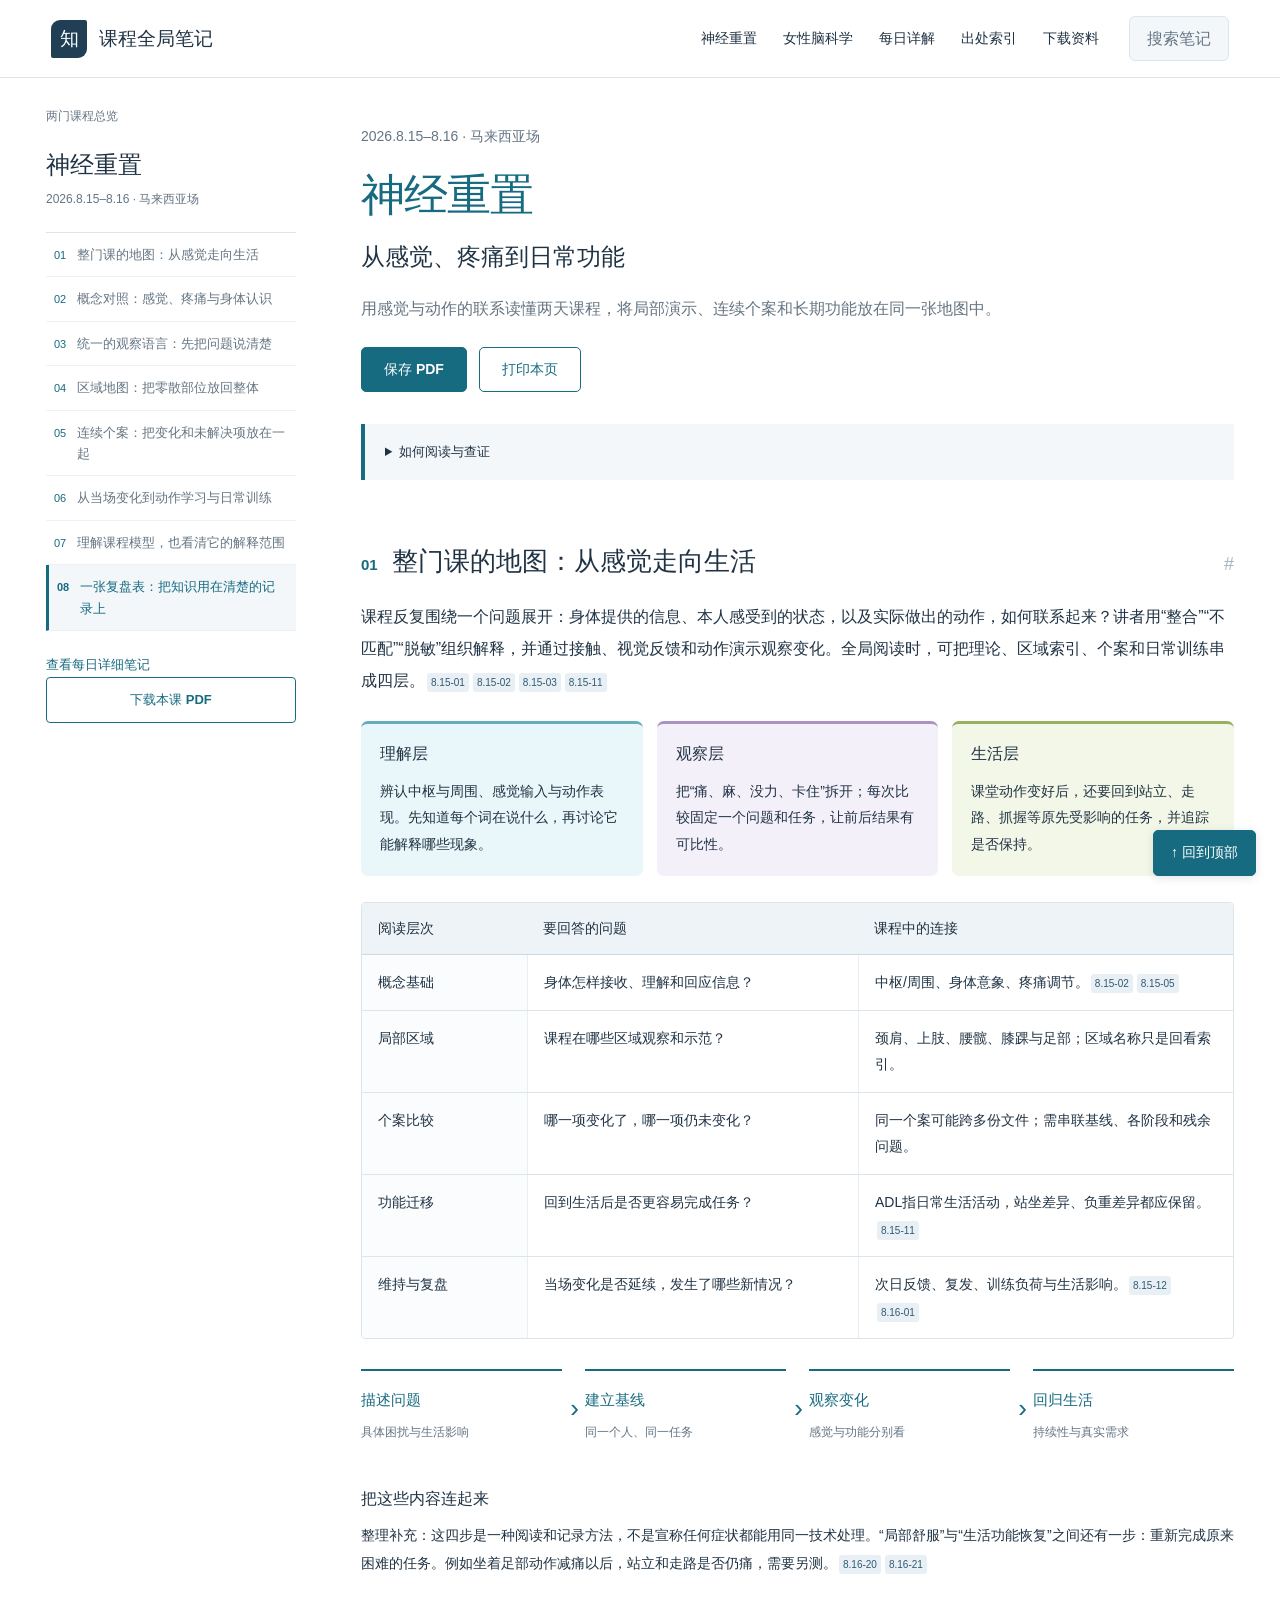
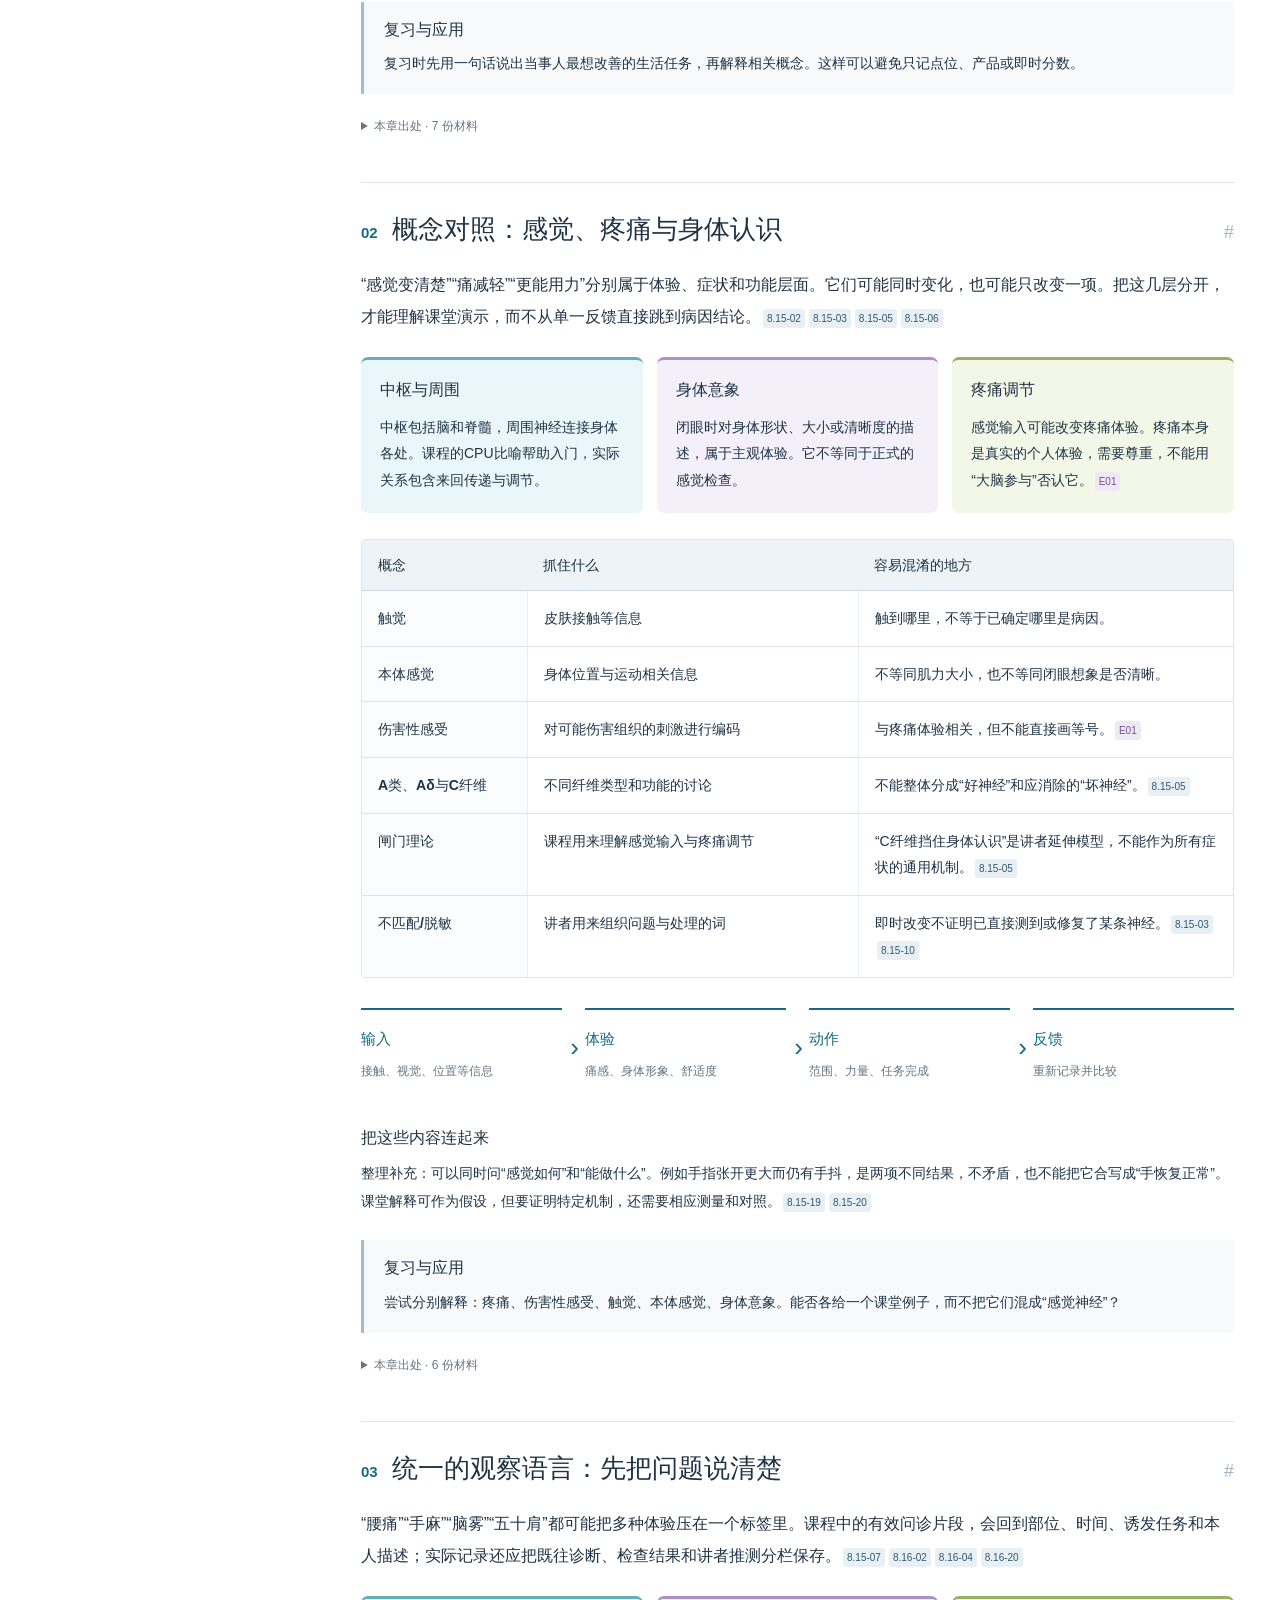
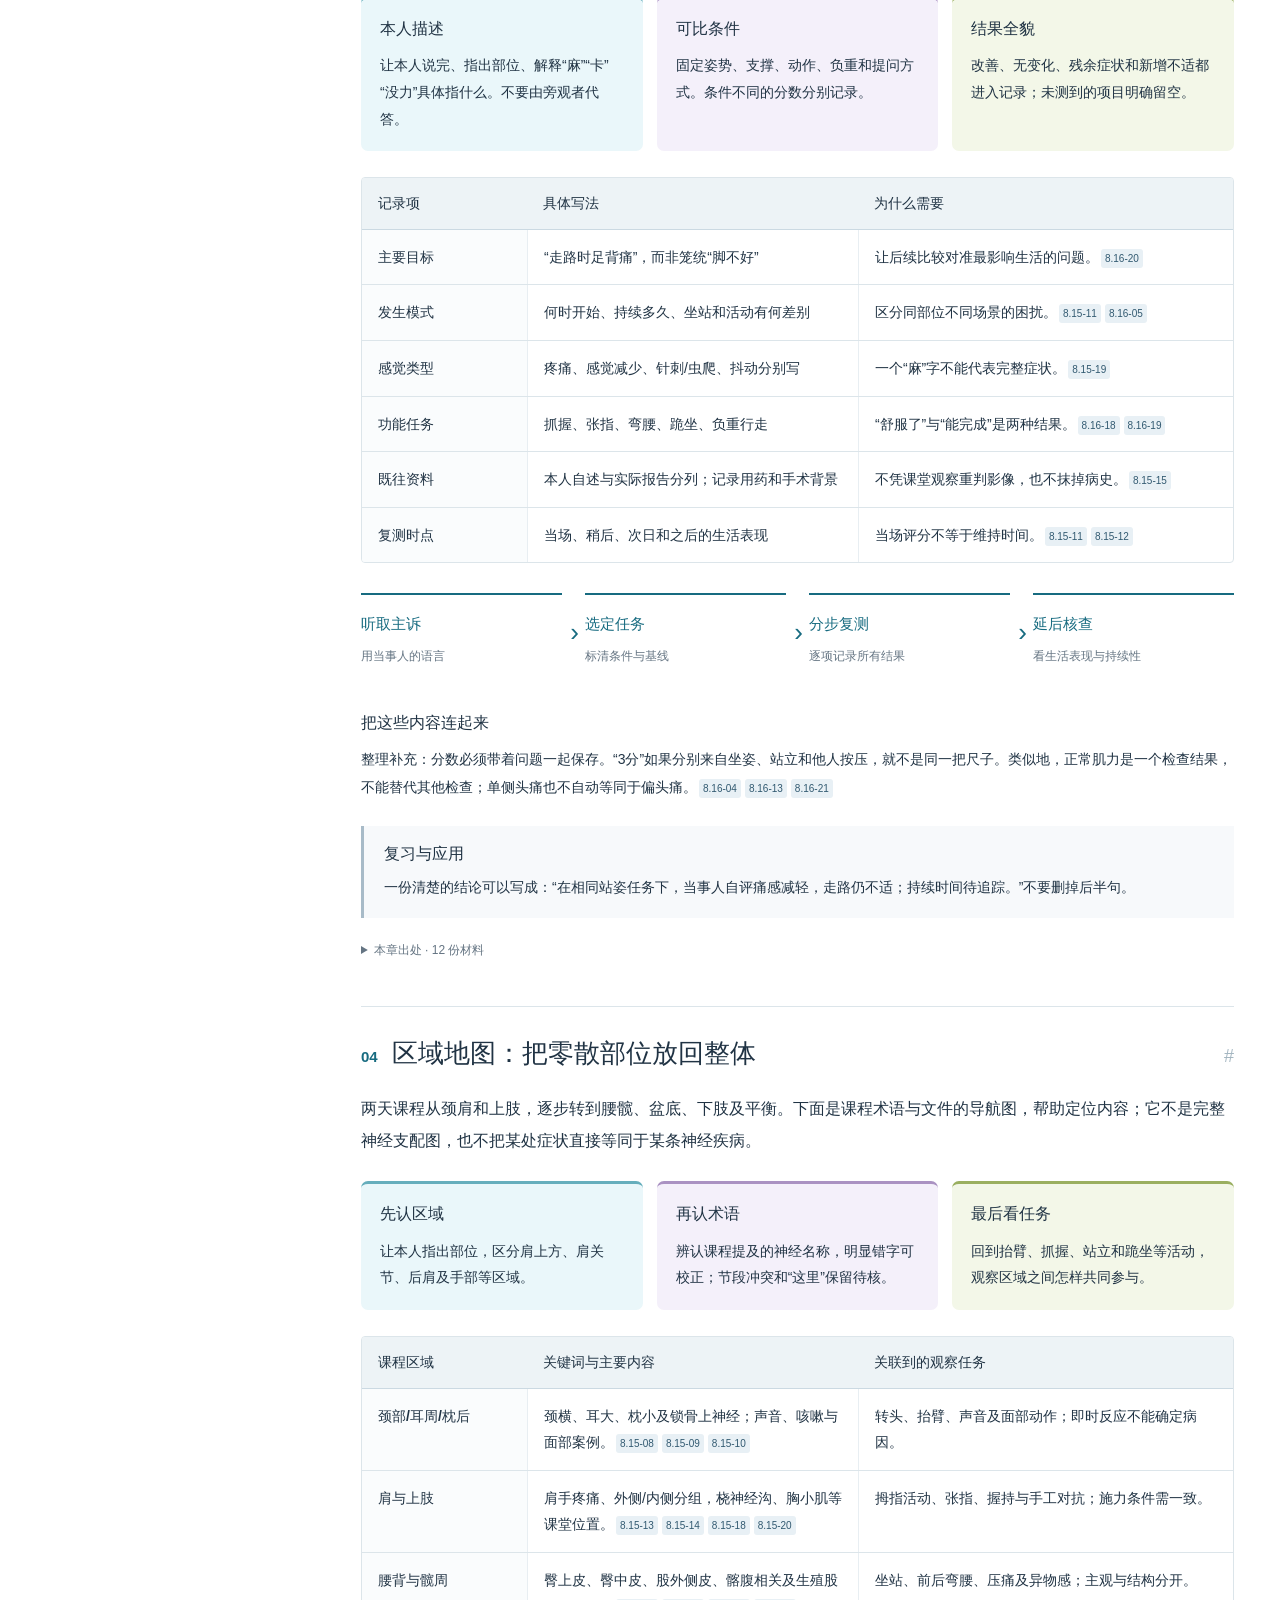
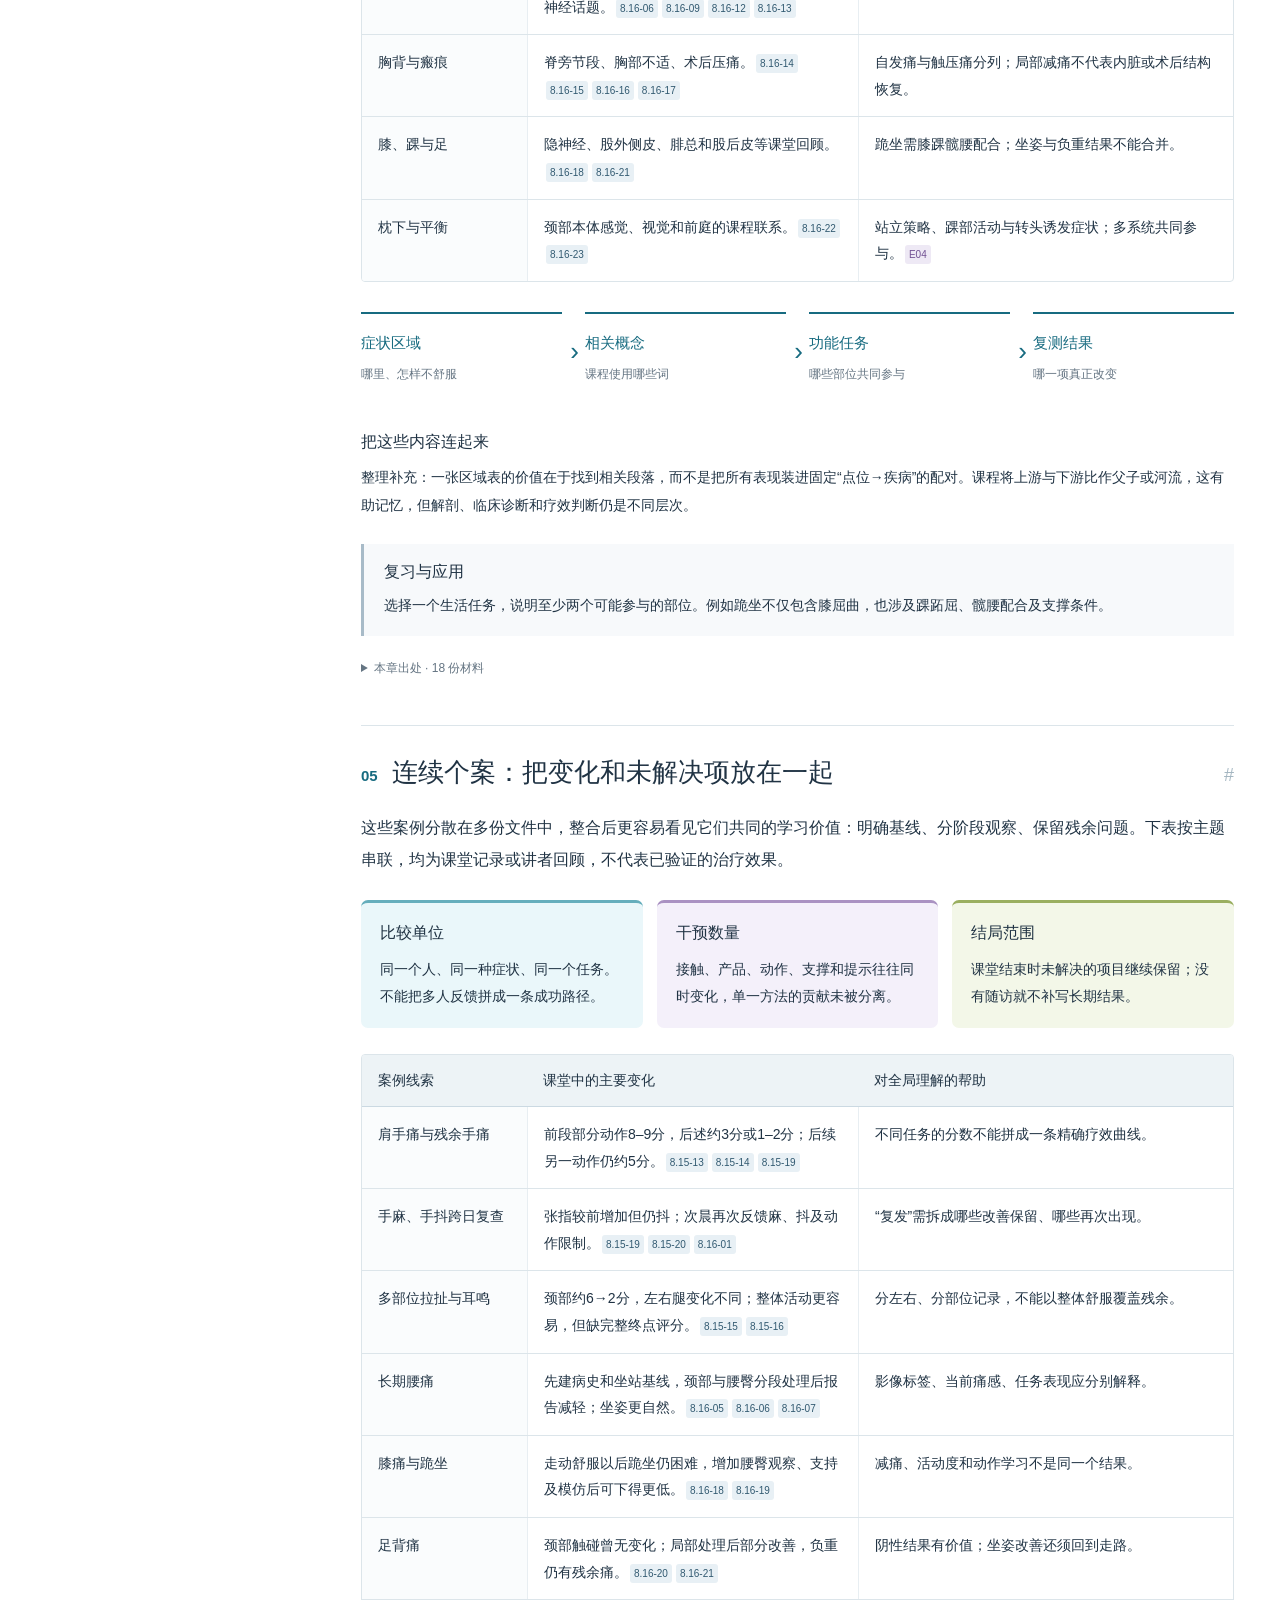
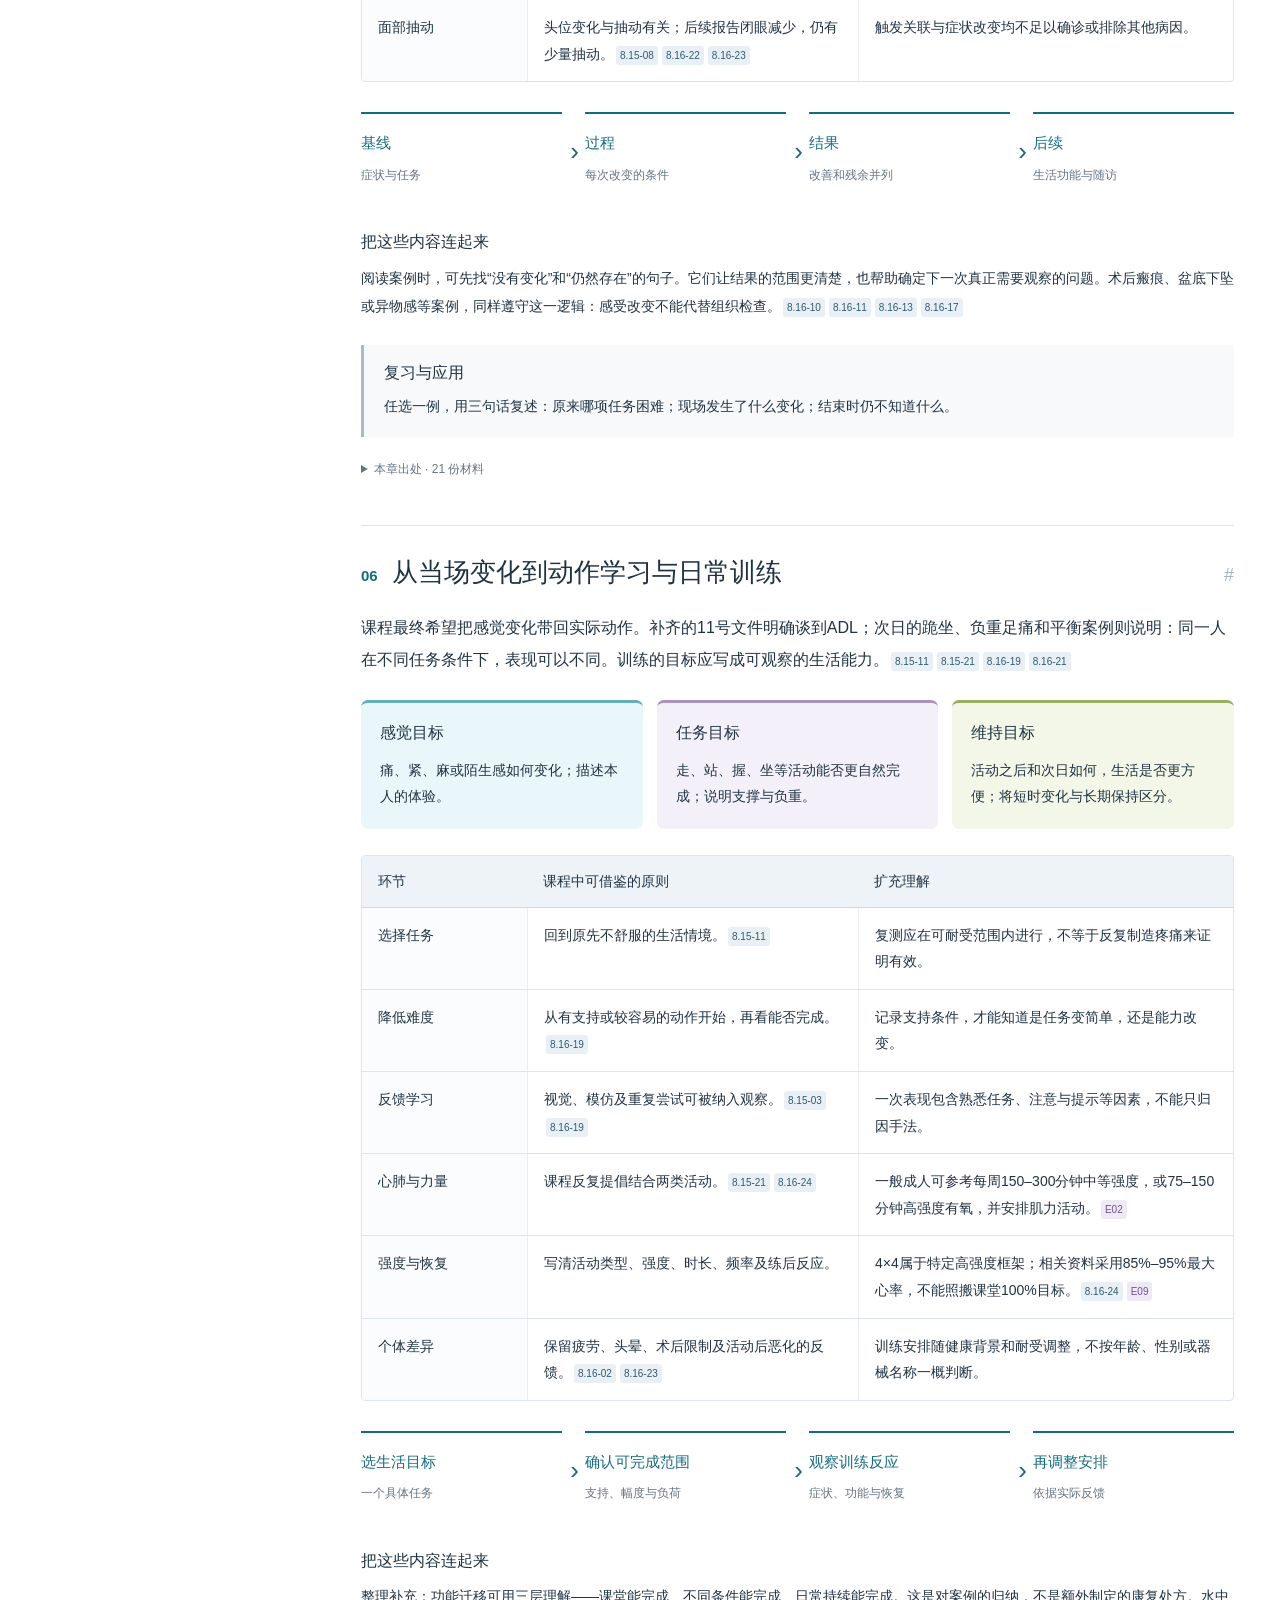
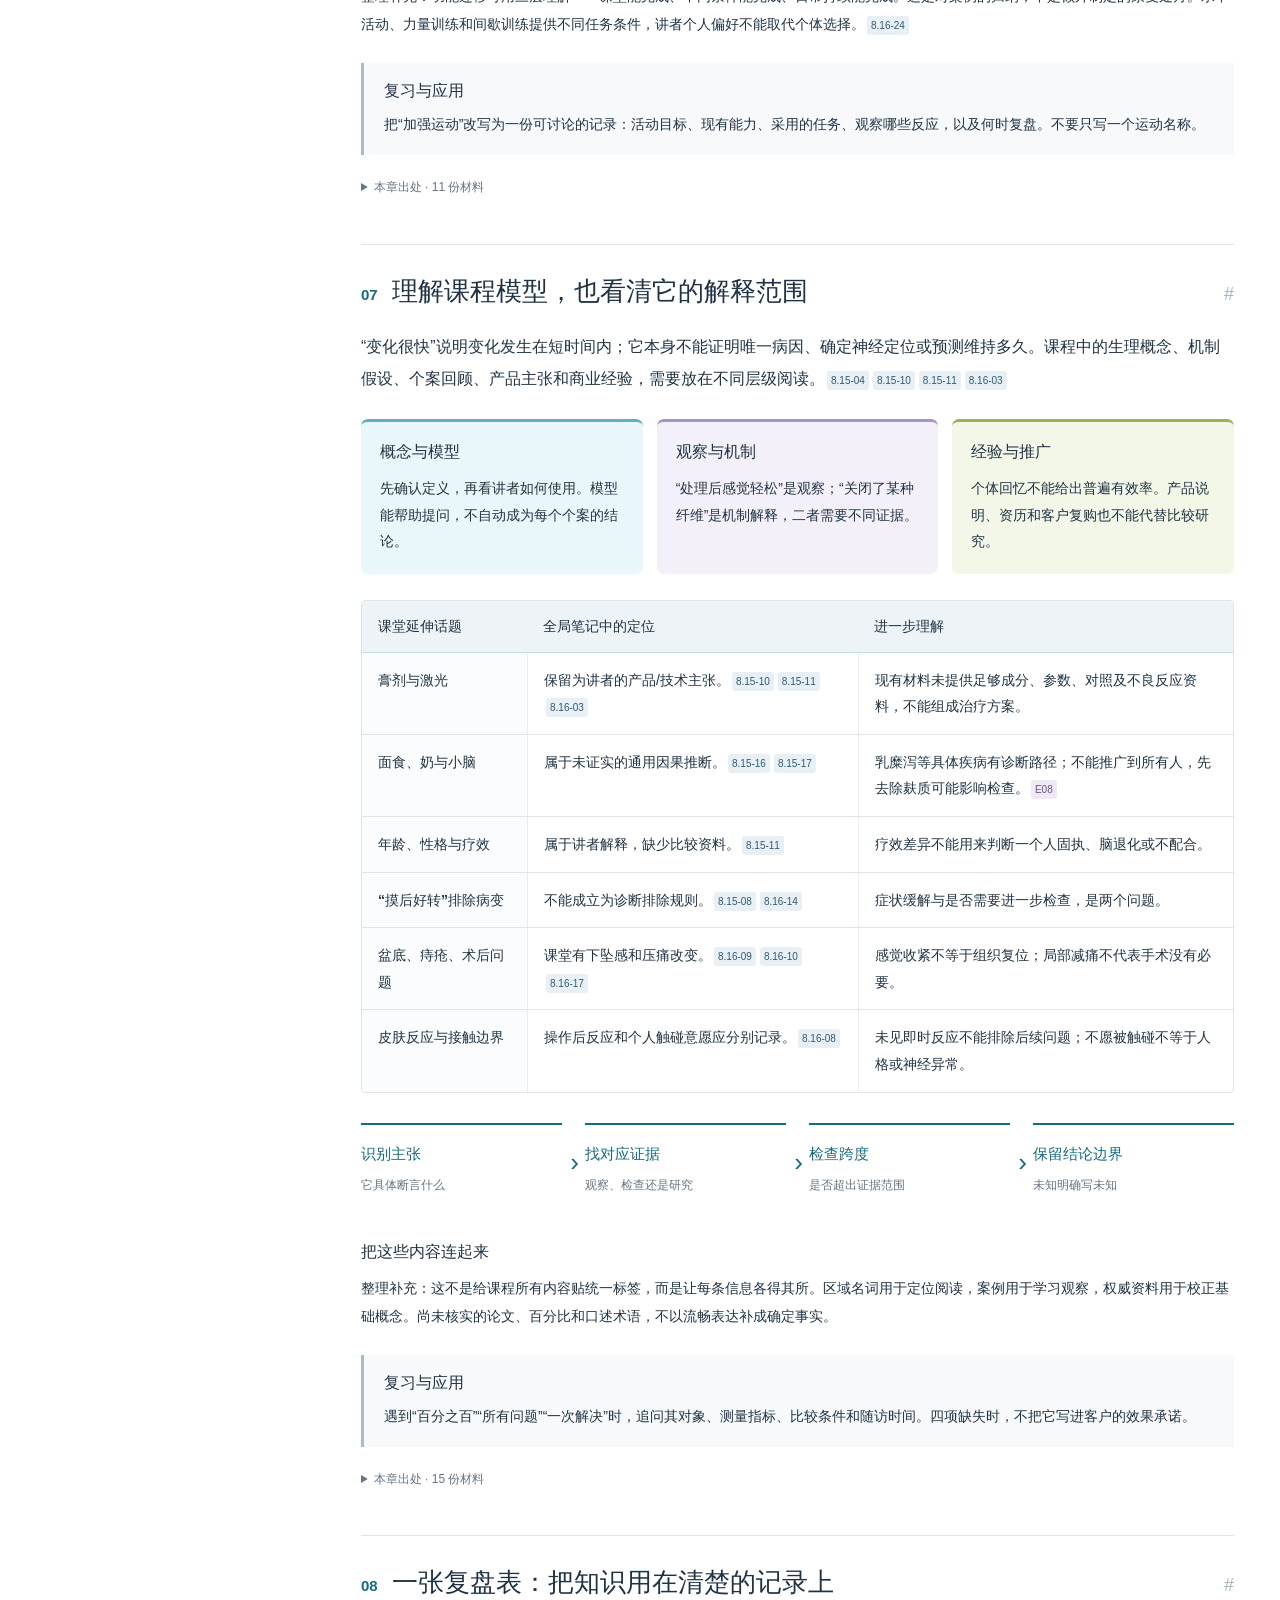
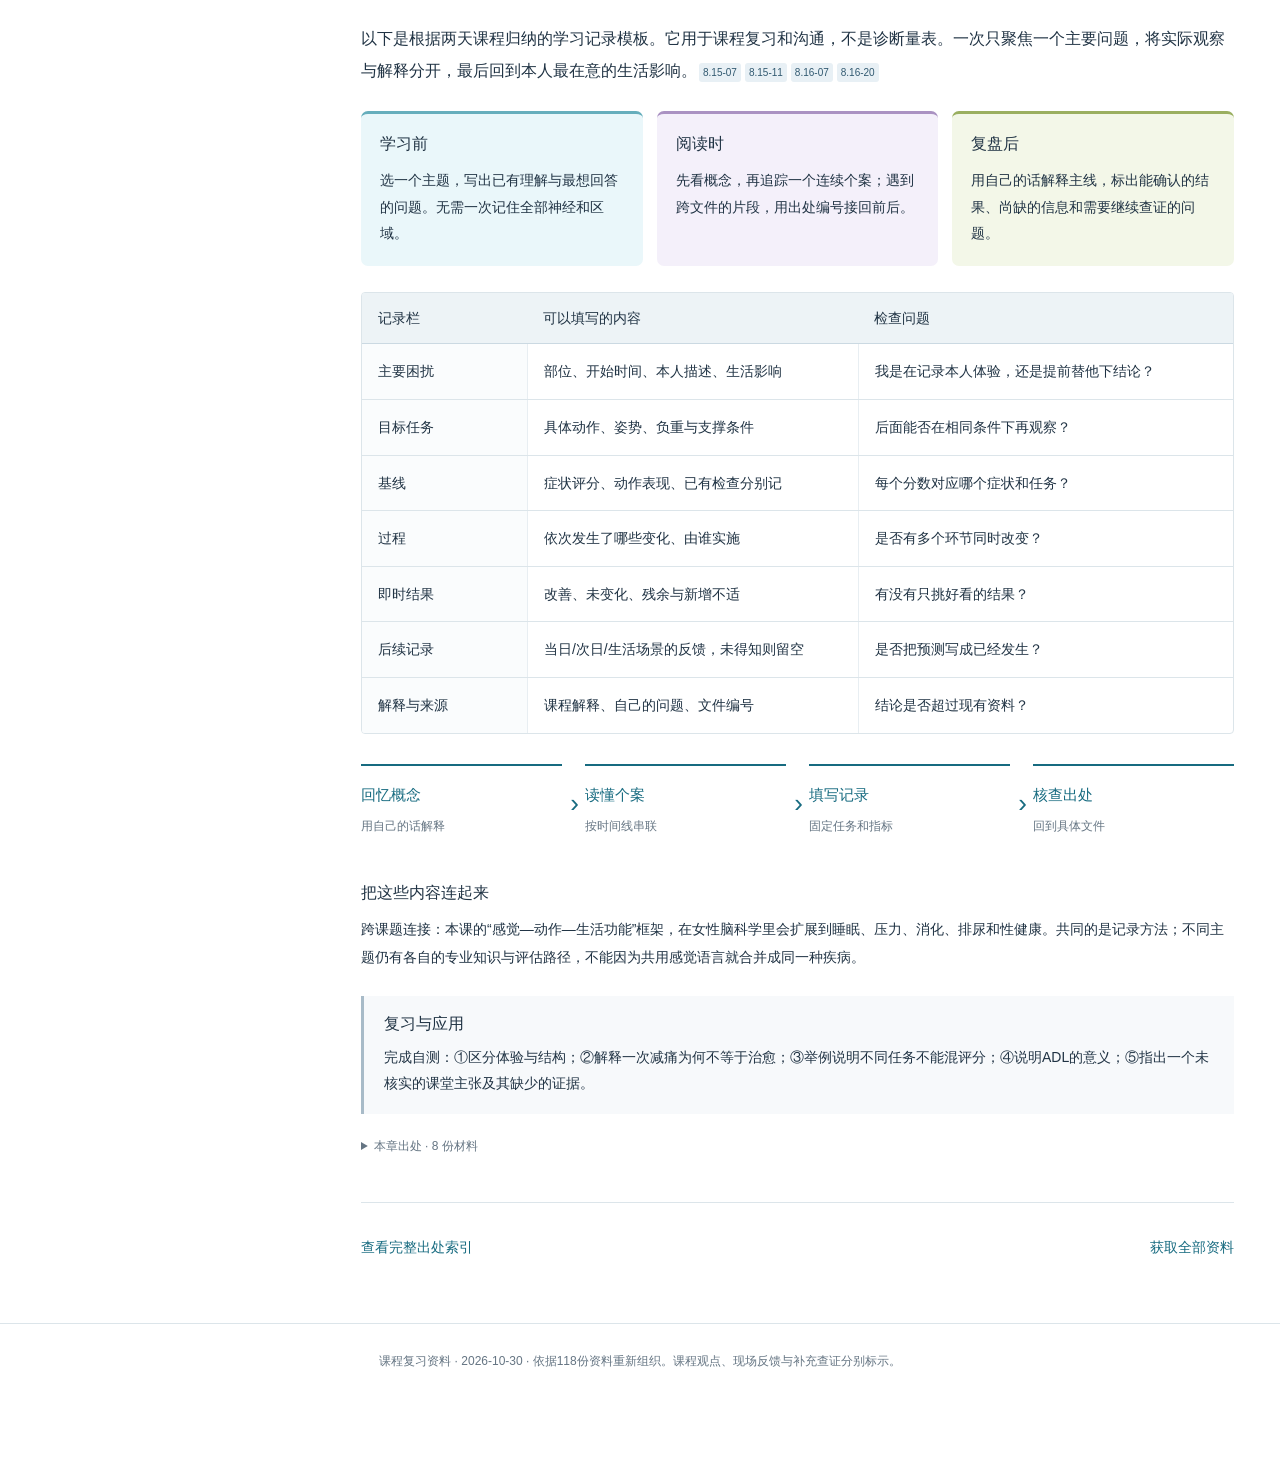
==== commit c22e5eaa: "Add daily detailed notes, source drill-down and instant back-to-top" ====
--- a/docs/neural-reset.html
+++ b/docs/neural-reset.html
@@ -1,6 +1,6 @@
-<!doctype html><html lang="zh-CN"><head><meta charset="utf-8"><meta name="viewport" content="width=device-width,initial-scale=1"><title>神经重置 | 课程全局笔记</title><meta name="description" content="神经重置与女性脑科学课程的主题笔记、逻辑图、对照表和可追溯出处。"><link rel="stylesheet" href="assets/style.css"><script src="assets/data.js" defer></script><script src="assets/app.js" defer></script></head>
-    <body style="--accent:#176B80"><a class="skip" href="#main">跳到正文</a><header class="topbar"><a class="brand" href="index.html"><span class="brand-mark" aria-hidden="true">知</span>课程全局笔记</a><nav aria-label="全站导航"><a href="neural-reset.html">神经重置</a><a href="women-neuroscience.html">女性脑科学</a><a href="sources.html">出处索引</a><a href="index.html#downloads">下载资料</a></nav><button class="search-open" type="button">搜索笔记</button></header>
-    <div class="reading-layout"><aside class="sidebar"><a class="back-home" href="index.html">两门课程总览</a><h2>神经重置</h2><p>2026.8.15–8.16 · 马来西亚场</p><nav aria-label="本课目录"><a href="#map"><span>01</span>整门课的地图：从感觉走向生活</a><a href="#concepts"><span>02</span>概念对照：感觉、疼痛与身体认识</a><a href="#assessment"><span>03</span>统一的观察语言：先把问题说清楚</a><a href="#regions"><span>04</span>区域地图：把零散部位放回整体</a><a href="#cases"><span>05</span>连续个案：把变化和未解决项放在一起</a><a href="#transfer"><span>06</span>从当场变化到动作学习与日常训练</a><a href="#evidence"><span>07</span>理解课程模型，也看清它的解释范围</a><a href="#review"><span>08</span>一张复盘表：把知识用在清楚的记录上</a></nav><a class="download-link" href="downloads/neural-reset.pdf" download>下载本课 PDF</a></aside><main id="main" class="reading"><header class="course-header"><p class="date">2026.8.15–8.16 · 马来西亚场</p><h1>神经重置</h1><p class="subtitle">从感觉、疼痛到日常功能</p><p>用感觉与动作的联系读懂两天课程，将局部演示、连续个案和长期功能放在同一张地图中。</p><div class="course-actions"><a class="button" href="downloads/neural-reset.pdf" download>保存 PDF</a><button class="button secondary" onclick="window.print()">打印本页</button></div></header><details class="reading-note"><summary>如何阅读与查证</summary><p>这套笔记把五天课程按两个课题重新组织。先建立整体地图，再理解概念、比较案例、回到实际问题。正文不附逐字稿；方括号中的编号可在出处索引中找到原有笔记第1页、合订本页序及源文件。</p><p>课程模型用于准确呈现讲者的思路；课堂观察只说明现场发生的变化；整理补充用于解释联系与阅读方法；外部核对以E编号标注。图中的箭头表示概念关系或复盘顺序，不自动代表已经证实的生理因果。依赖现场图像的手法不从残缺转写补成操作教程。</p><p>正文编号可点击查看具体文件和页码；原文与旧PDF未嵌入本网站。案例采用匿名主题描述。</p></details>
+<!doctype html><html lang="zh-CN"><head><meta charset="utf-8"><meta name="viewport" content="width=device-width,initial-scale=1"><title>神经重置 | 课程全局笔记</title><meta name="description" content="神经重置与女性脑科学课程的主题笔记、逻辑图、对照表和可追溯出处。"><link rel="stylesheet" href="assets/style.css?v=20261030-daily"><link rel="stylesheet" href="assets/daily.css?v=20261030-daily"><script src="assets/data.js?v=20261030-daily" defer></script><script src="assets/app.js?v=20261030-daily" defer></script></head>
+    <body style="--accent:#176B80"><a class="skip" href="#main">跳到正文</a><header class="topbar"><a class="brand" href="index.html"><span class="brand-mark" aria-hidden="true">知</span>课程全局笔记</a><nav aria-label="全站导航"><a href="neural-reset.html">神经重置</a><a href="women-neuroscience.html">女性脑科学</a><a href="daily.html">每日详解</a><a href="sources.html">出处索引</a><a href="index.html#downloads">下载资料</a></nav><button class="search-open" type="button">搜索笔记</button></header>
+    <div class="reading-layout"><aside class="sidebar"><a class="back-home" href="index.html">两门课程总览</a><h2>神经重置</h2><p>2026.8.15–8.16 · 马来西亚场</p><nav aria-label="本课目录"><a href="#map"><span>01</span>整门课的地图：从感觉走向生活</a><a href="#concepts"><span>02</span>概念对照：感觉、疼痛与身体认识</a><a href="#assessment"><span>03</span>统一的观察语言：先把问题说清楚</a><a href="#regions"><span>04</span>区域地图：把零散部位放回整体</a><a href="#cases"><span>05</span>连续个案：把变化和未解决项放在一起</a><a href="#transfer"><span>06</span>从当场变化到动作学习与日常训练</a><a href="#evidence"><span>07</span>理解课程模型，也看清它的解释范围</a><a href="#review"><span>08</span>一张复盘表：把知识用在清楚的记录上</a></nav><a class="daily-sidebar-link" href="daily.html">查看每日详细笔记</a><a class="download-link" href="downloads/neural-reset.pdf" download>下载本课 PDF</a></aside><main id="main" class="reading"><header class="course-header"><p class="date">2026.8.15–8.16 · 马来西亚场</p><h1>神经重置</h1><p class="subtitle">从感觉、疼痛到日常功能</p><p>用感觉与动作的联系读懂两天课程，将局部演示、连续个案和长期功能放在同一张地图中。</p><div class="course-actions"><a class="button" href="downloads/neural-reset.pdf" download>保存 PDF</a><button class="button secondary" onclick="window.print()">打印本页</button></div></header><details class="reading-note"><summary>如何阅读与查证</summary><p>这套笔记把五天课程按两个课题重新组织。先建立整体地图，再理解概念、比较案例、回到实际问题。正文不附逐字稿；方括号中的编号可在出处索引中找到原有笔记第1页、合订本页序及源文件。</p><p>课程模型用于准确呈现讲者的思路；课堂观察只说明现场发生的变化；整理补充用于解释联系与阅读方法；外部核对以E编号标注。图中的箭头表示概念关系或复盘顺序，不自动代表已经证实的生理因果。依赖现场图像的手法不从残缺转写补成操作教程。</p><p>正文编号可点击查看具体文件和页码；原文与旧PDF未嵌入本网站。案例采用匿名主题描述。</p></details>
     <section class="chapter" id="map" data-search="整门课的地图：从感觉走向生活">
     <header class="chapter-heading"><span class="chapter-no">01</span><h2>整门课的地图：从感觉走向生活</h2><a class="anchor" href="#map" aria-label="链接到本章">#</a></header>
     <p class="lead">课程反复围绕一个问题展开：身体提供的信息、本人感受到的状态，以及实际做出的动作，如何联系起来？讲者用“整合”“不匹配”“脱敏”组织解释，并通过接触、视觉反馈和动作演示观察变化。全局阅读时，可把理论、区域索引、个案和日常训练串成四层。<button class="ref" type="button" data-source="8.15-01" aria-label="查看出处 8.15-01">8.15-01</button><button class="ref" type="button" data-source="8.15-02" aria-label="查看出处 8.15-02">8.15-02</button><button class="ref" type="button" data-source="8.15-03" aria-label="查看出处 8.15-03">8.15-03</button><button class="ref" type="button" data-source="8.15-11" aria-label="查看出处 8.15-11">8.15-11</button></p>
@@ -60,4 +60,4 @@
     <details class="chapter-sources"><summary>本章出处 · 8 份材料</summary><div><button class="ref" type="button" data-source="8.15-01" aria-label="查看出处 8.15-01">8.15-01</button> <button class="ref" type="button" data-source="8.15-07" aria-label="查看出处 8.15-07">8.15-07</button> <button class="ref" type="button" data-source="8.15-11" aria-label="查看出处 8.15-11">8.15-11</button> <button class="ref" type="button" data-source="8.15-12" aria-label="查看出处 8.15-12">8.15-12</button> <button class="ref" type="button" data-source="8.15-21" aria-label="查看出处 8.15-21">8.15-21</button> <button class="ref" type="button" data-source="8.16-07" aria-label="查看出处 8.16-07">8.16-07</button> <button class="ref" type="button" data-source="8.16-20" aria-label="查看出处 8.16-20">8.16-20</button> <button class="ref" type="button" data-source="8.16-24" aria-label="查看出处 8.16-24">8.16-24</button></div></details></section><div class="end-nav"><a href="sources.html">查看完整出处索引</a><a href="index.html#downloads">获取全部资料</a></div></main></div><footer class="footer">课程复习资料 · 2026-10-30 · 依据118份资料重新组织。课程观点、现场反馈与补充查证分别标示。</footer>
     <dialog id="source-dialog" aria-labelledby="source-title"><button class="dialog-close" aria-label="关闭出处">×</button><div id="source-content"></div></dialog>
     <dialog id="search-dialog" aria-labelledby="search-title"><button class="dialog-close" aria-label="关闭搜索">×</button><h2 id="search-title">搜索两门课程</h2><label for="search-input">输入主题、概念或出处编号</label><input id="search-input" type="search" autocomplete="off" placeholder="例如：睡眠、尿意、8.15-11"><p id="search-status" role="status"></p><div id="search-results"></div></dialog>
-    <button class="back-top" type="button" aria-label="返回页首">返回页首</button></body></html>+    <button class="back-top" type="button" aria-label="回到顶部"><span aria-hidden="true">↑ </span>回到顶部</button></body></html>
--- a/docs/assets/daily.css
+++ b/docs/assets/daily.css
@@ -0,0 +1,8 @@
+.daily-entry{margin:45px 0}.daily-entry>p{color:var(--muted);font-size:14px;margin:12px 0 20px}.daily-grid{display:grid;grid-template-columns:repeat(5,minmax(0,1fr));gap:14px}.daily-tile{display:flex;flex-direction:column;gap:10px;padding:20px 16px;border:1px solid var(--line);border-top:3px solid var(--accent);border-radius:4px;color:var(--ink)}.daily-tile:hover{background:var(--wash);text-decoration:none}.daily-tile strong{font-size:26px;color:var(--accent)}.daily-tile span{font-size:14px}.daily-tile small{color:var(--muted);margin-top:auto}.day-switch{display:flex;flex-wrap:wrap;gap:10px;margin:24px 0}.day-switch a{border:1px solid var(--line);padding:7px 14px;border-radius:4px}.day-switch a[aria-current]{background:var(--accent);border-color:var(--accent);color:white}.daily-index-day{padding:30px 0;border-top:1px solid var(--line)}.daily-index-day>p{color:var(--muted);margin:12px 0 22px}.daily-outline{list-style:none;padding:0;display:grid;grid-template-columns:1fr 1fr;gap:0 26px}.daily-outline a{display:flex;gap:14px;align-items:baseline;padding:12px 0;border-bottom:1px solid var(--line);color:var(--ink)}.daily-outline span{font-size:12px;color:var(--accent);min-width:24px}.note-subtitle{color:var(--muted);font-size:17px;margin-top:14px}.note-actions{display:flex;align-items:center;flex-wrap:wrap;gap:15px;font-size:13px;margin:15px 0 20px}.note-summary{padding:18px 22px;background:var(--wash);border-radius:5px;margin-bottom:22px}.note-summary h3{font-size:17px}.daily-note ul{padding-left:1.15em;margin:9px 0 0}.daily-note li+li{margin-top:8px}.daily-note .concept li{font-size:14px;line-height:1.85}.note-table-title{font-size:18px;margin:25px 0 12px}.detail-bottom{display:grid;grid-template-columns:1fr 1fr;gap:18px;margin:22px 0}.detail-bottom .review{margin:0}.note-references{font-size:12px;color:var(--muted);overflow-wrap:anywhere}.related-global{margin-top:28px;padding-top:18px;border-top:1px dashed var(--line)}.related-global h3{font-size:15px;margin-bottom:10px}.note-pagination{display:flex;justify-content:space-between;font-size:13px;margin-top:24px}.daily-inline-toc{padding:16px 20px;background:var(--wash);margin:22px 0}.daily-inline-toc summary{cursor:pointer}.daily-inline-toc nav{display:grid;grid-template-columns:1fr 1fr;gap:8px 20px;margin-top:14px}.daily-inline-toc a{font-size:13px}.daily-inline-toc span{display:inline-block;min-width:28px}.return-context{display:block;padding:12px 16px;border-left:3px solid var(--accent);background:var(--wash);font-size:14px}.source-action{display:inline-block;padding:9px 15px;background:var(--accent);color:white;border-radius:4px;margin:18px 0 2px}.source-original{font-size:11px;color:var(--muted);line-height:1.7;display:block;overflow-wrap:anywhere;margin-top:7px}.source-detail-links{display:flex;gap:12px;flex-wrap:wrap;font-size:13px}.source-dialog-note{font-size:12px;color:var(--muted)}
+.back-top,.back-top.show{display:block;z-index:40;bottom:max(24px,env(safe-area-inset-bottom));right:24px;background:var(--accent);color:white;border:1px solid var(--accent);box-shadow:0 2px 10px #20334420;padding:12px 17px;font-size:14px;font-weight:600;line-height:1.4}.back-top:hover{filter:brightness(.94)}.footer{padding-bottom:90px}
+@media(max-width:1100px){.daily-grid{grid-template-columns:repeat(3,minmax(0,1fr))}.topbar nav{gap:14px}}
+@media(max-width:800px){.daily-grid{grid-template-columns:1fr 1fr}.daily-outline{grid-template-columns:1fr}.detail-bottom{grid-template-columns:1fr}.daily-inline-toc nav{grid-template-columns:1fr}.daily-index-day h2{font-size:23px}.daily-index-day .section-intro>a{display:inline-block;margin-top:12px}.note-summary{padding:16px}.note-subtitle{font-size:15px}.back-top,.back-top.show{right:16px;bottom:max(18px,env(safe-area-inset-bottom));padding:12px 15px;font-size:13px}.day-switch{gap:7px}.day-switch a{font-size:13px;padding:6px 11px}.topbar nav{gap:7px;flex-wrap:wrap}.source-action{font-size:14px}}
+.note-return{margin:0 0 20px}
+@media(max-width:800px){.daily-reading .sidebar nav{display:none}}
+@media(max-width:420px){.daily-grid{gap:10px}.daily-tile{padding:15px 12px}.daily-tile span{font-size:13px}}
+@media print{.back-top,.back-top.show,.note-actions,.related-global,.note-pagination,.daily-inline-toc,.return-context,.day-switch{display:none!important}.daily-note{break-before:page}.daily-note li{font-size:10px}.detail-bottom{display:grid;grid-template-columns:1fr 1fr}}
